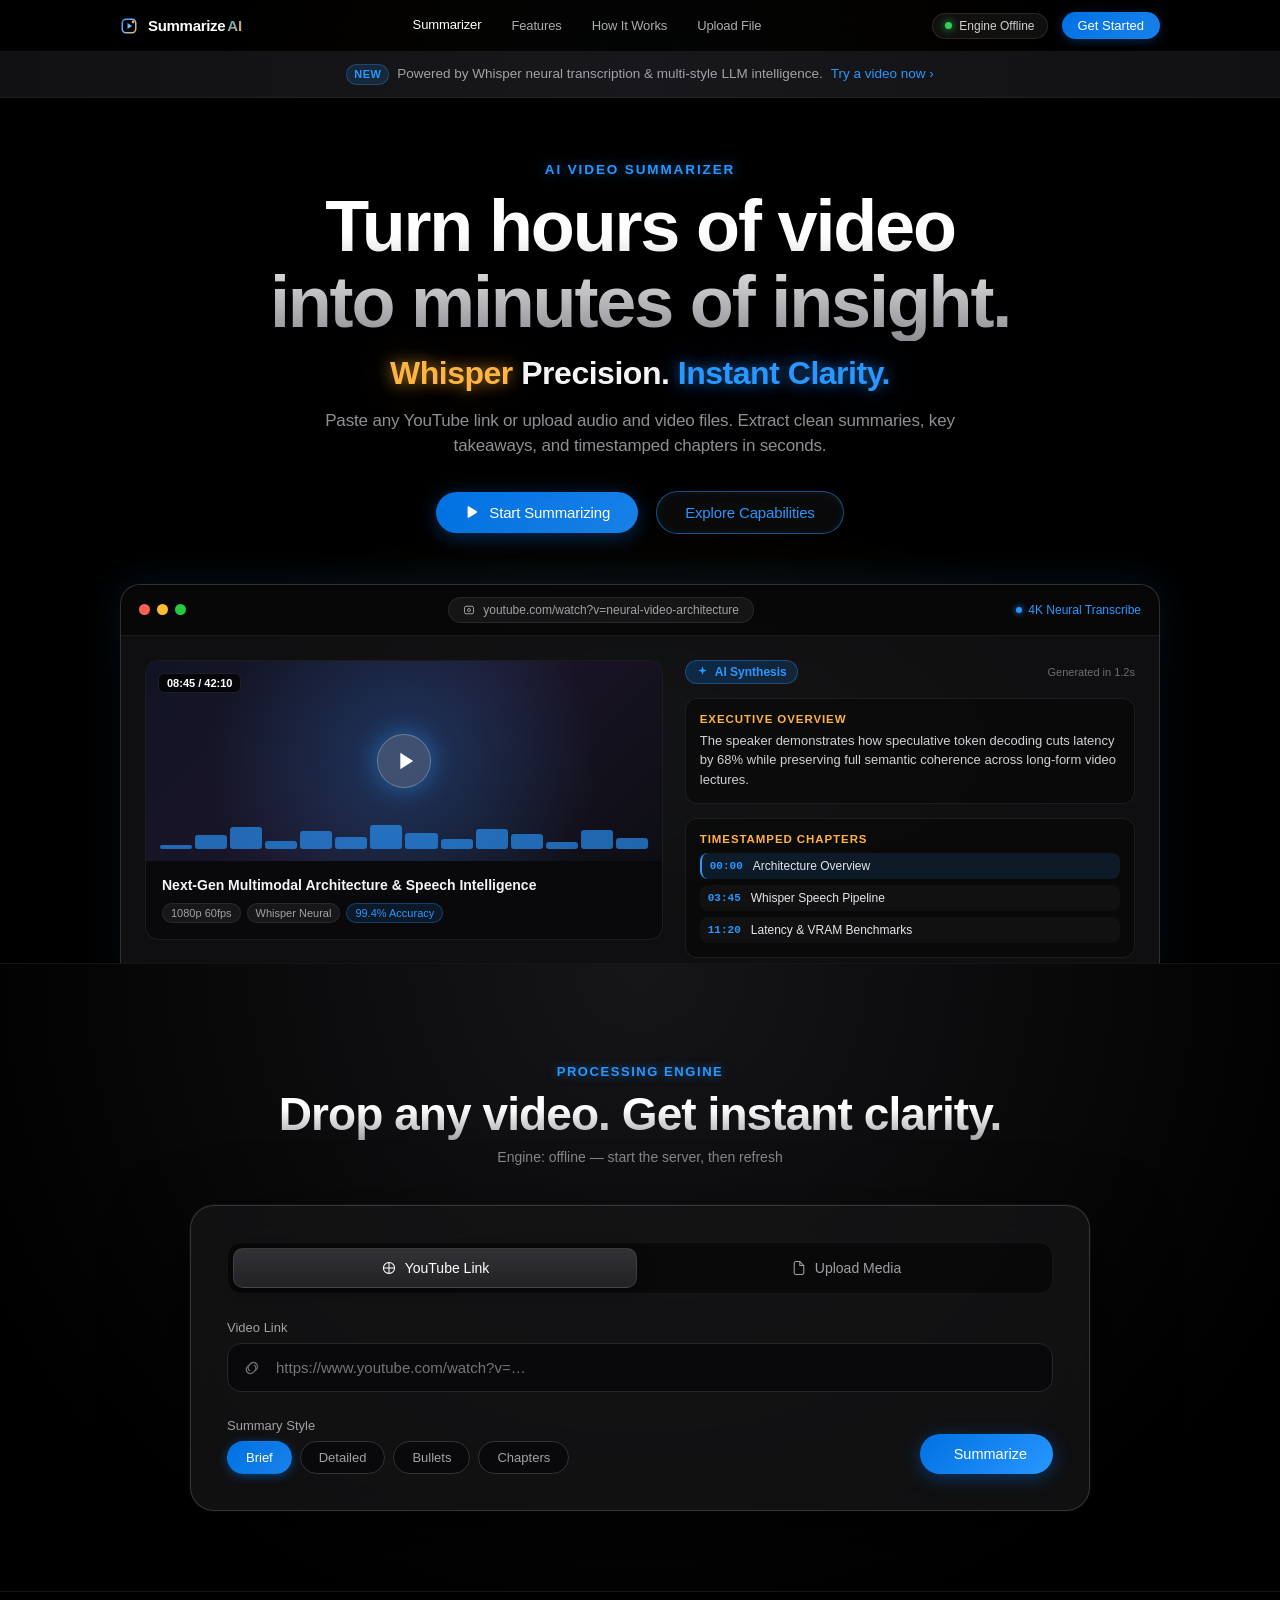
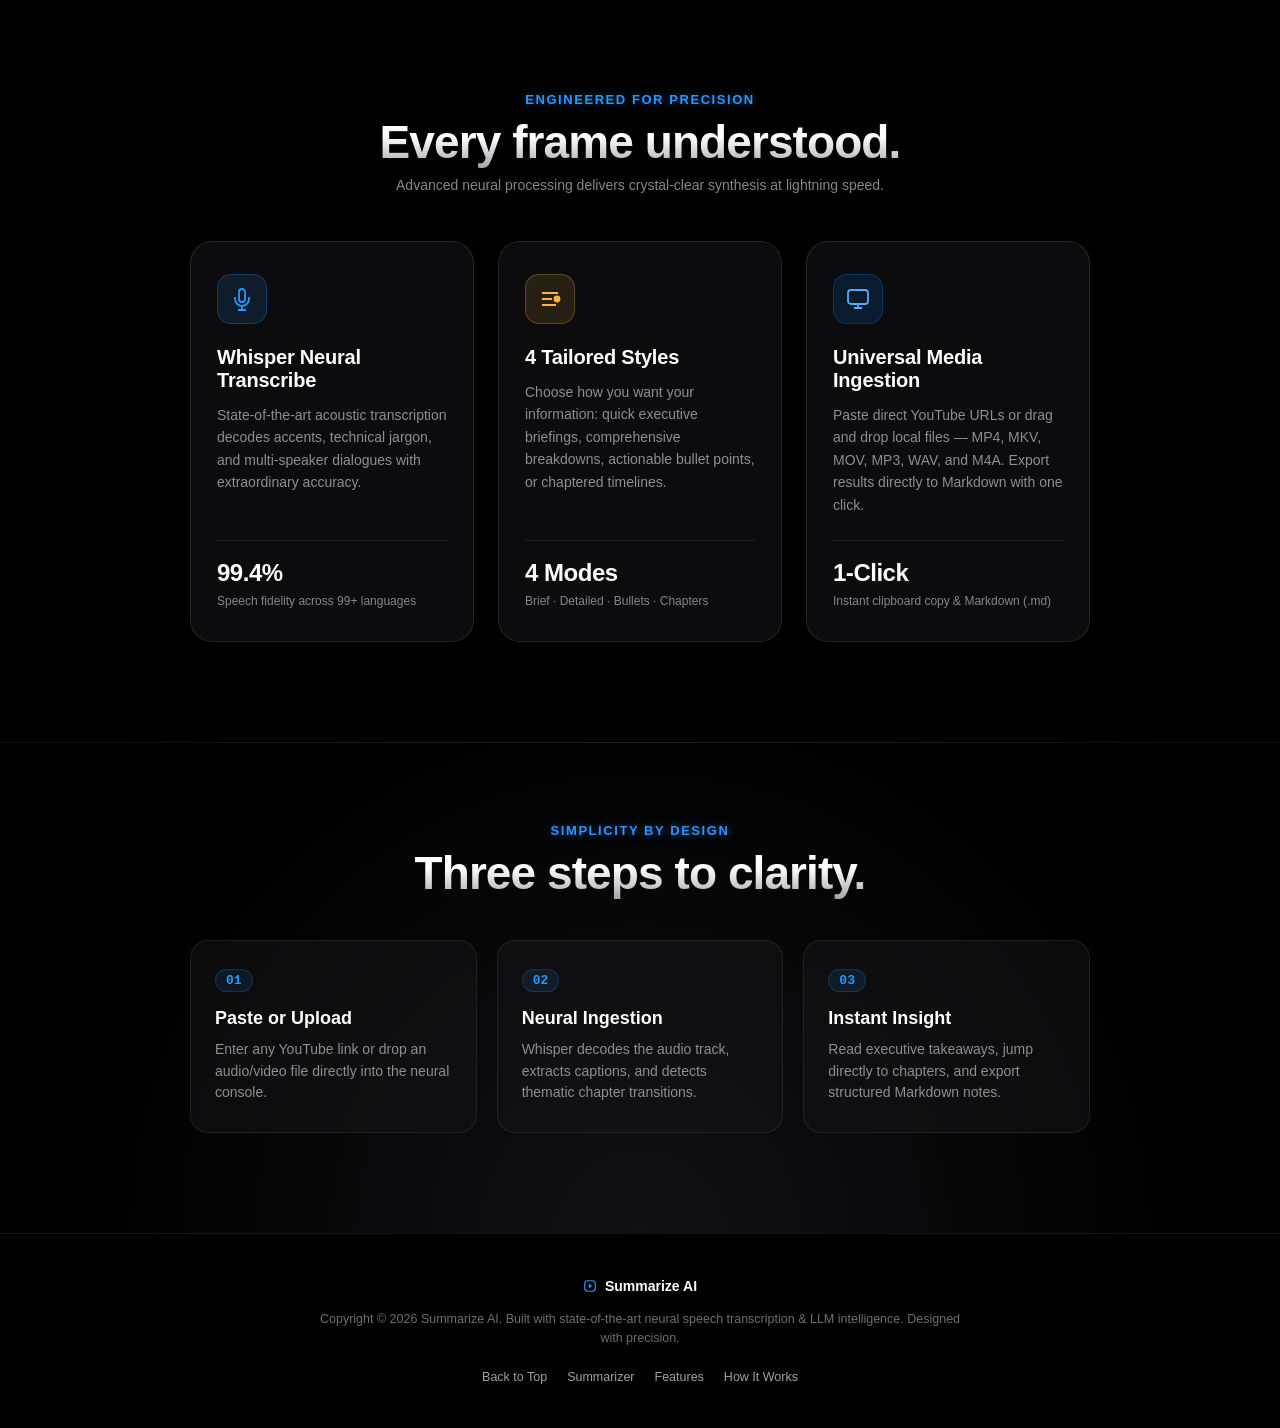
==== static/index.html @ e829c4db "Rebrand landing page from Apple hardware mockup to AI Video Summarizer Replace literal Apple brandin" ====
<!DOCTYPE html>
<html lang="en">
  <head>
    <meta charset="UTF-8" />
    <meta name="viewport" content="width=device-width, initial-scale=1.0" />
    <meta http-equiv="Cache-Control" content="no-cache, no-store, must-revalidate" />
    <meta http-equiv="Pragma" content="no-cache" />
    <meta http-equiv="Expires" content="0" />
    <title>Summarize AI — Mind-Blowing Video Intelligence</title>
    <link rel="stylesheet" href="/static/styles.css?t=v2_ai_video_final" />
  </head>
  <body>

    <!-- ─── 1. FROSTED GLASS NAVIGATION ─── -->
    <header class="brand-nav" id="nav">
      <div class="brand-nav-inner">
        <!-- AI Video Summarizer Brand Logo -->
        <a class="nav-brand" href="#hero" aria-label="Summarize AI">
          <span class="brand-symbol">
            <svg viewBox="0 0 24 24" width="18" height="18" fill="none">
              <defs>
                <linearGradient id="logoGrad" x1="2" y1="2" x2="22" y2="22" gradientUnits="userSpaceOnUse">
                  <stop stop-color="#2997ff" />
                  <stop offset="0.5" stop-color="#70baff" />
                  <stop offset="1" stop-color="#ffb340" />
                </linearGradient>
              </defs>
              <rect x="3" y="3" width="18" height="18" rx="5" stroke="url(#logoGrad)" stroke-width="2" />
              <polygon points="10,8 16,12 10,16" fill="url(#logoGrad)" />
              <circle cx="17.5" cy="6.5" r="1.8" fill="#ffb340" />
            </svg>
          </span>
          <span class="brand-text">Summarize<span class="brand-accent">AI</span></span>
        </a>

        <!-- Product Navigation Links -->
        <nav class="nav-links">
          <a href="#summarizer" class="active">Summarizer</a>
          <a href="#features">Features</a>
          <a href="#how-it-works">How It Works</a>
          <a href="#summarizer" id="navUploadLink">Upload File</a>
        </nav>

        <!-- Right Side Actions & Live Status -->
        <div class="nav-actions">
          <a href="#summarizer" class="nav-status-pill" title="Engine Status">
            <span class="pulse-indicator"></span>
            <span class="status-text" id="navStatusBadge">Engine Active</span>
          </a>
          <a href="#summarizer" class="nav-cta-btn">Get Started</a>
          <button class="nav-hamburger" id="navHamburger" aria-label="Toggle navigation">
            <span></span>
            <span></span>
            <span></span>
          </button>
        </div>
      </div>
    </header>

    <!-- ─── 2. ANNOUNCEMENT RIBBON ─── -->
    <div class="top-ribbon">
      <span class="ribbon-badge">NEW</span>
      Powered by Whisper neural transcription &amp; multi-style LLM intelligence.
      <a href="#summarizer">Try a video now &#8250;</a>
    </div>

    <!-- ─── 3. HERO SECTION (AI VIDEO SUMMARIZER) ─── -->
    <section class="brand-hero" id="hero">
      <div class="hero-content">
        <p class="hero-eyebrow">AI Video Summarizer</p>
        <h1 class="hero-title">Turn hours of video<br/>into minutes of insight.</h1>
        <p class="hero-subtitle">
          <span class="pro-gold">Whisper</span> Precision. <span class="xdr-blue">Instant Clarity.</span>
        </p>
        <p class="hero-date">
          Paste any YouTube link or upload audio and video files. Extract clean summaries, key takeaways, and timestamped chapters in seconds.
        </p>
        <div class="hero-buttons">
          <a href="#summarizer" class="btn-pill btn-blue">
            <svg viewBox="0 0 20 20" width="16" height="16" fill="currentColor">
              <path d="M6.3 3.1c-.8-.5-1.8.1-1.8 1.1v11.6c0 1 1 1.6 1.8 1.1l9.3-5.8c.8-.5.8-1.7 0-2.2L6.3 3.1z"/>
            </svg>
            Start Summarizing
          </a>
          <a href="#features" class="btn-pill btn-outline">Explore Capabilities</a>
        </div>
      </div>

      <!-- ─── HARDWARE & APP SHOWCASE MOCKUP ─── -->
      <div class="hero-image-wrap">
        <div class="showcase-frame">
          <div class="showcase-topbar">
            <div class="window-controls">
              <span class="control-dot dot-close"></span>
              <span class="control-dot dot-min"></span>
              <span class="control-dot dot-max"></span>
            </div>
            <div class="showcase-address">
              <svg viewBox="0 0 16 16" width="12" height="12" fill="none" stroke="currentColor" stroke-width="1.3">
                <rect x="2" y="3" width="12" height="10" rx="2"/>
                <circle cx="8" cy="8" r="2"/>
              </svg>
              <span>youtube.com/watch?v=neural-video-architecture</span>
            </div>
            <div class="showcase-status">
              <span class="pulse-dot"></span> 4K Neural Transcribe
            </div>
          </div>

          <div class="showcase-body">
            <!-- Left: Video Player Mockup -->
            <div class="showcase-left">
              <div class="showcase-video-preview">
                <div class="video-overlay">
                  <span class="video-badge">08:45 / 42:10</span>
                  <div class="video-play-center">
                    <svg viewBox="0 0 24 24" width="28" height="28" fill="currentColor">
                      <path d="M8 5v14l11-7z"/>
                    </svg>
                  </div>
                  <div class="video-waveform">
                    <span class="wave-bar"></span>
                    <span class="wave-bar"></span>
                    <span class="wave-bar"></span>
                    <span class="wave-bar"></span>
                    <span class="wave-bar"></span>
                    <span class="wave-bar"></span>
                    <span class="wave-bar"></span>
                    <span class="wave-bar"></span>
                    <span class="wave-bar"></span>
                    <span class="wave-bar"></span>
                    <span class="wave-bar"></span>
                    <span class="wave-bar"></span>
                    <span class="wave-bar"></span>
                    <span class="wave-bar"></span>
                  </div>
                </div>
                <div class="video-info">
                  <p class="video-title-demo">Next-Gen Multimodal Architecture &amp; Speech Intelligence</p>
                  <div class="video-tags">
                    <span class="vtag">1080p 60fps</span>
                    <span class="vtag">Whisper Neural</span>
                    <span class="vtag highlight">99.4% Accuracy</span>
                  </div>
                </div>
              </div>
            </div>

            <!-- Right: Live AI Summary Stream -->
            <div class="showcase-right">
              <div class="showcase-ai-header">
                <div class="ai-badge">
                  <svg viewBox="0 0 20 20" width="13" height="13" fill="currentColor">
                    <path d="M10 2l1.6 5 5 1.6-5 1.6-1.6 5-1.6-5-5-1.6 5-1.6 1.6-5z"/>
                  </svg>
                  AI Synthesis
                </div>
                <span class="ai-time">Generated in 1.2s</span>
              </div>

              <div class="showcase-insight">
                <h4 class="insight-headline">Executive Overview</h4>
                <p class="insight-p">
                  The speaker demonstrates how speculative token decoding cuts latency by 68% while preserving full semantic coherence across long-form video lectures.
                </p>
              </div>

              <div class="showcase-chapters">
                <h4 class="insight-headline">Timestamped Chapters</h4>
                <div class="demo-ch-list">
                  <div class="demo-ch-item active">
                    <span class="demo-ts">00:00</span>
                    <span class="demo-title">Architecture Overview</span>
                  </div>
                  <div class="demo-ch-item">
                    <span class="demo-ts">03:45</span>
                    <span class="demo-title">Whisper Speech Pipeline</span>
                  </div>
                  <div class="demo-ch-item">
                    <span class="demo-ts">11:20</span>
                    <span class="demo-title">Latency &amp; VRAM Benchmarks</span>
                  </div>
                </div>
              </div>
            </div>
          </div>
        </div>
      </div>
    </section>

    <!-- ─── 4. SUMMARIZER CONSOLE (DARK TITANIUM SLATE) ─── -->
    <section class="app-section" id="summarizer">
      <div class="section-inner">
        <div class="section-header">
          <p class="section-eyebrow">Processing Engine</p>
          <h2 class="section-headline">Drop any video. Get instant clarity.</h2>
          <p class="section-status" id="engineStatus">Checking engine…</p>
        </div>

        <div class="panel">
          <div class="tabs" role="tablist">
            <button class="tab active" data-tab="url" type="button">
              <svg viewBox="0 0 20 20" fill="none"><path d="M10 3a7 7 0 1 1 0 14A7 7 0 0 1 10 3zm0 0v14M3 10h14" stroke="currentColor" stroke-width="1.3" stroke-linecap="round"/></svg>
              YouTube Link
            </button>
            <button class="tab" data-tab="file" type="button">
              <svg viewBox="0 0 20 20" fill="none"><path d="M4 4a2 2 0 0 1 2-2h5l5 5v9a2 2 0 0 1-2 2H6a2 2 0 0 1-2-2V4z" stroke="currentColor" stroke-width="1.3"/><path d="M11 2v5h5" stroke="currentColor" stroke-width="1.3" stroke-linecap="round"/></svg>
              Upload Media
            </button>
          </div>

          <form id="urlForm" class="form">
            <label for="url">Video Link</label>
            <div class="input-wrap">
              <svg class="input-icon" viewBox="0 0 20 20" fill="none"><path d="M12.9 7.1a4.5 4.5 0 0 1 0 6.36l-1.42 1.42a4.5 4.5 0 1 1-6.36-6.36l1-1" stroke="currentColor" stroke-width="1.5" stroke-linecap="round"/><path d="M7.1 12.9a4.5 4.5 0 0 1 0-6.36l1.42-1.42a4.5 4.5 0 0 1 6.36 6.36l-1 1" stroke="currentColor" stroke-width="1.5" stroke-linecap="round"/></svg>
              <input
                id="url"
                name="url"
                type="text"
                inputmode="url"
                autocomplete="off"
                spellcheck="false"
                placeholder="https://www.youtube.com/watch?v=…"
                required
              />
            </div>
            <div class="row">
              <fieldset>
                <legend>Summary Style</legend>
                <label class="chip"><input type="radio" name="style" value="brief" checked /><span>Brief</span></label>
                <label class="chip"><input type="radio" name="style" value="detailed" /><span>Detailed</span></label>
                <label class="chip"><input type="radio" name="style" value="bullets" /><span>Bullets</span></label>
                <label class="chip"><input type="radio" name="style" value="chapters" /><span>Chapters</span></label>
              </fieldset>
              <button class="btn btn-primary go" type="submit">
                <svg viewBox="0 0 20 20" fill="none"><path d="M4 10h12M11 5l5 5-5 5" stroke="currentColor" stroke-width="1.8" stroke-linecap="round" stroke-linejoin="round"/></svg>
                Summarize
              </button>
            </div>
          </form>

          <form id="fileForm" class="form hidden">
            <label for="file">Video or Audio File</label>
            <label class="drop" for="file" id="dropZone">
              <input id="file" name="file" type="file" accept="video/*,audio/*" required />
              <div class="drop-inner">
                <svg class="drop-icon" viewBox="0 0 48 48" fill="none"><path d="M24 32V16M16 24l8-8 8 8" stroke="currentColor" stroke-width="2.5" stroke-linecap="round" stroke-linejoin="round"/><path d="M8 32v4a4 4 0 0 0 4 4h24a4 4 0 0 0 4-4v-4" stroke="currentColor" stroke-width="2" stroke-linecap="round"/></svg>
                <span class="drop-title" id="fileLabel">Choose a file or drag &amp; drop</span>
                <span class="hint">MP4, MKV, MOV, MP3, WAV, M4A</span>
              </div>
            </label>
            <div class="row">
              <fieldset>
                <legend>Summary Style</legend>
                <label class="chip"><input type="radio" name="fileStyle" value="brief" checked /><span>Brief</span></label>
                <label class="chip"><input type="radio" name="fileStyle" value="detailed" /><span>Detailed</span></label>
                <label class="chip"><input type="radio" name="fileStyle" value="bullets" /><span>Bullets</span></label>
                <label class="chip"><input type="radio" name="fileStyle" value="chapters" /><span>Chapters</span></label>
              </fieldset>
              <button class="btn btn-primary go" type="submit">
                <svg viewBox="0 0 20 20" fill="none"><path d="M4 10h12M11 5l5 5-5 5" stroke="currentColor" stroke-width="1.8" stroke-linecap="round" stroke-linejoin="round"/></svg>
                Summarize
              </button>
            </div>
          </form>
        </div>

        <!-- Progress bar and alerts -->
        <div class="progress-wrap hidden" id="progressWrap">
          <div class="progress-bar"><div class="progress-fill" id="progressFill"></div></div>
          <p class="progress" id="progress" aria-live="polite"></p>
        </div>
        <p class="error hidden" id="error"></p>

        <!-- Results section -->
        <section class="result hidden" id="result">
          <div class="result-header">
            <img id="thumb" alt="" hidden />
            <div class="result-meta">
              <h2 id="title"></h2>
              <p class="sub" id="sub"></p>
            </div>
          </div>
          <div class="actions">
            <button type="button" id="copyBtn" class="btn btn-sm">
              <svg viewBox="0 0 20 20" fill="none"><path d="M8 4H5a1 1 0 0 0-1 1v10a1 1 0 0 0 1 1h10a1 1 0 0 0 1-1v-3M8 4a1 1 0 0 1 1-1h6a1 1 0 0 1 1 1v6a1 1 0 0 1-1 1H9a1 1 0 0 1-1-1V4z" stroke="currentColor" stroke-width="1.5"/></svg>
              Copy Summary
            </button>
            <button type="button" class="btn btn-sm btn-ghost" id="downloadBtn">
              <svg viewBox="0 0 20 20" fill="none"><path d="M17 13v3a1 1 0 0 1-1 1H4a1 1 0 0 1-1-1v-3M10 3v9M6 9l4 4 4-4" stroke="currentColor" stroke-width="1.5" stroke-linecap="round" stroke-linejoin="round"/></svg>
              Download .md
            </button>
          </div>
          <div class="result-body">
            <div class="result-section">
              <h3 class="result-label">Overview</h3>
              <p id="overview"></p>
            </div>
            <div class="result-section">
              <h3 class="result-label">Key Points</h3>
              <ul id="bullets"></ul>
            </div>
            <div id="chaptersWrap" class="result-section hidden">
              <h3 class="result-label">Chapters</h3>
              <ol id="chapters"></ol>
            </div>
            <div id="quotesWrap" class="result-section hidden">
              <h3 class="result-label">Quotes</h3>
              <ul id="quotes"></ul>
            </div>
            <details class="transcript-details">
              <summary>Full Transcript</summary>
              <pre id="transcript"></pre>
            </details>
          </div>
        </section>
      </div>
    </section>

    <!-- ─── 5. BENTO FEATURES SECTION ─── -->
    <section class="features-section" id="features">
      <div class="section-inner">
        <div class="section-header">
          <p class="section-eyebrow">Engineered for Precision</p>
          <h2 class="section-headline">Every frame understood.</h2>
          <p class="section-status">Advanced neural processing delivers crystal-clear synthesis at lightning speed.</p>
        </div>

        <div class="bento-grid">
          <!-- Card 1 -->
          <div class="bento-card card-glow-cyan">
            <div class="bento-icon-wrap icon-cyan">
              <svg viewBox="0 0 24 24" width="24" height="24" fill="none" stroke="currentColor" stroke-width="1.8">
                <path d="M12 2a3 3 0 0 0-3 3v7a3 3 0 0 0 6 0V5a3 3 0 0 0-3-3z"/>
                <path d="M19 10v2a7 7 0 0 1-14 0v-2M12 19v4M8 23h8"/>
              </svg>
            </div>
            <h3 class="bento-title">Whisper Neural Transcribe</h3>
            <p class="bento-desc">
              State-of-the-art acoustic transcription decodes accents, technical jargon, and multi-speaker dialogues with extraordinary accuracy.
            </p>
            <div class="bento-metric">
              <span class="metric-num">99.4%</span>
              <span class="metric-label">Speech fidelity across 99+ languages</span>
            </div>
          </div>

          <!-- Card 2 -->
          <div class="bento-card card-glow-gold">
            <div class="bento-icon-wrap icon-gold">
              <svg viewBox="0 0 24 24" width="24" height="24" fill="none" stroke="currentColor" stroke-width="1.8">
                <path d="M4 6h16M4 12h10M4 18h14"/>
                <circle cx="19" cy="12" r="2.5" fill="currentColor"/>
              </svg>
            </div>
            <h3 class="bento-title">4 Tailored Styles</h3>
            <p class="bento-desc">
              Choose how you want your information: quick executive briefings, comprehensive breakdowns, actionable bullet points, or chaptered timelines.
            </p>
            <div class="bento-metric">
              <span class="metric-num">4 Modes</span>
              <span class="metric-label">Brief · Detailed · Bullets · Chapters</span>
            </div>
          </div>

          <!-- Card 3 -->
          <div class="bento-card card-glow-blue">
            <div class="bento-icon-wrap icon-blue">
              <svg viewBox="0 0 24 24" width="24" height="24" fill="none" stroke="currentColor" stroke-width="1.8">
                <rect x="2" y="3" width="20" height="14" rx="3"/>
                <path d="M8 21h8M12 17v4"/>
              </svg>
            </div>
            <h3 class="bento-title">Universal Media Ingestion</h3>
            <p class="bento-desc">
              Paste direct YouTube URLs or drag and drop local files — MP4, MKV, MOV, MP3, WAV, and M4A. Export results directly to Markdown with one click.
            </p>
            <div class="bento-metric">
              <span class="metric-num">1-Click</span>
              <span class="metric-label">Instant clipboard copy &amp; Markdown (.md)</span>
            </div>
          </div>
        </div>
      </div>
    </section>

    <!-- ─── 6. HOW IT WORKS SECTION ─── -->
    <section class="how-section" id="how-it-works">
      <div class="section-inner">
        <div class="section-header">
          <p class="section-eyebrow">Simplicity by Design</p>
          <h2 class="section-headline">Three steps to clarity.</h2>
        </div>

        <div class="steps-grid">
          <div class="step-card">
            <span class="step-badge">01</span>
            <h4 class="step-title">Paste or Upload</h4>
            <p class="step-desc">Enter any YouTube link or drop an audio/video file directly into the neural console.</p>
          </div>
          <div class="step-card">
            <span class="step-badge">02</span>
            <h4 class="step-title">Neural Ingestion</h4>
            <p class="step-desc">Whisper decodes the audio track, extracts captions, and detects thematic chapter transitions.</p>
          </div>
          <div class="step-card">
            <span class="step-badge">03</span>
            <h4 class="step-title">Instant Insight</h4>
            <p class="step-desc">Read executive takeaways, jump directly to chapters, and export structured Markdown notes.</p>
          </div>
        </div>
      </div>
    </section>

    <!-- ─── 7. REFINED FOOTER ─── -->
    <footer class="footer">
      <div class="footer-inner">
        <div class="footer-brand">
          <span class="brand-symbol sm">
            <svg viewBox="0 0 24 24" width="14" height="14" fill="none">
              <rect x="3" y="3" width="18" height="18" rx="5" stroke="#2997ff" stroke-width="2" />
              <polygon points="10,8 16,12 10,16" fill="#2997ff" />
            </svg>
          </span>
          <span class="footer-title">Summarize AI</span>
        </div>
        <p class="footer-note">
          Copyright &copy; 2026 Summarize AI. Built with state-of-the-art neural speech transcription &amp; LLM intelligence. Designed with precision.
        </p>
        <div class="footer-links">
          <a href="#hero">Back to Top</a>
          <a href="#summarizer">Summarizer</a>
          <a href="#features">Features</a>
          <a href="#how-it-works">How It Works</a>
        </div>
      </div>
    </footer>

    <script src="/static/app.js?t=v2_ai_video_final"></script>
    <script>
      // Quick shortcut helper for Upload button in nav
      const uploadNav = document.getElementById("navUploadLink");
      if (uploadNav) {
        uploadNav.addEventListener("click", (e) => {
          e.preventDefault();
          const fileTab = document.querySelector('[data-tab="file"]');
          if (fileTab) fileTab.click();
          const sumSec = document.getElementById("summarizer");
          if (sumSec) sumSec.scrollIntoView({ behavior: "smooth" });
        });
      }
    </script>
  </body>
</html>
---- static/styles.css ----
/* ─────────────────────────────────────────────────────────────
   SUMMARIZE AI — APPLE-INSPIRED DESIGN SYSTEM
   Deep OLED Black (#000), Apple SF Typography, Metallic Gradients,
   Dynamic Glassmorphism, and Radiant Neon Backlight
   ───────────────────────────────────────────────────────────── */

:root {
  --apple-bg: #000000;
  --apple-nav: rgba(15, 15, 16, 0.82);
  --apple-ribbon: #141416;
  --apple-text: #f5f5f7;
  --apple-sub: #86868b;
  --apple-blue: #0071e3;
  --apple-blue-hover: #0077ed;
  --apple-cyan: #2997ff;
  --apple-gold: #ffb340;
  --apple-card: rgba(22, 22, 23, 0.75);
  --apple-border: rgba(255, 255, 255, 0.12);
  --font-apple: -apple-system, BlinkMacSystemFont, "SF Pro Display", "SF Pro Text", "Helvetica Neue", Helvetica, Arial, sans-serif;
  --font-mono: "SF Mono", Menlo, Consolas, Monaco, monospace;
}

*, *::before, *::after {
  box-sizing: border-box;
  margin: 0;
  padding: 0;
}

html {
  background: var(--apple-bg);
  color: var(--apple-text);
  font-family: var(--font-apple);
  -webkit-font-smoothing: antialiased;
  scroll-behavior: smooth;
}

body {
  background: var(--apple-bg);
  overflow-x: hidden;
  position: relative;
}

/* Dynamic Ambient Glow Behind Background */
body::before {
  content: "";
  position: fixed;
  top: -200px;
  left: 50%;
  transform: translateX(-50%);
  width: 960px;
  height: 650px;
  background: radial-gradient(ellipse at center, rgba(41, 151, 255, 0.14) 0%, rgba(255, 179, 64, 0.07) 40%, transparent 70%);
  filter: blur(90px);
  pointer-events: none;
  z-index: 0;
  animation: ambientFloat 8s ease-in-out infinite alternate;
}

@keyframes ambientFloat {
  0% { transform: translateX(-50%) scale(0.95) translateY(0); opacity: 0.6; }
  100% { transform: translateX(-50%) scale(1.1) translateY(40px); opacity: 1; }
}

a {
  color: inherit;
  text-decoration: none;
}

button {
  font: inherit;
  border: none;
  background: none;
  cursor: pointer;
}

.hidden {
  display: none !important;
}

/* ═══════════════════════════════════════════════════════════════
   1. GLOBAL NAVIGATION
   ═══════════════════════════════════════════════════════════════ */
.brand-nav {
  position: sticky;
  top: 0;
  z-index: 9999;
  height: 52px;
  background: var(--apple-nav);
  backdrop-filter: saturate(180%) blur(24px);
  -webkit-backdrop-filter: saturate(180%) blur(24px);
  border-bottom: 1px solid rgba(255, 255, 255, 0.08);
  transition: background 0.3s ease;
}

.brand-nav-inner {
  max-width: 1080px;
  height: 100%;
  margin: 0 auto;
  padding: 0 20px;
  display: flex;
  align-items: center;
  justify-content: space-between;
}

/* Brand Identity */
.nav-brand {
  display: flex;
  align-items: center;
  gap: 10px;
  transition: opacity 0.25s, transform 0.25s;
}

.nav-brand:hover {
  transform: scale(1.03);
}

.brand-symbol {
  display: flex;
  align-items: center;
  justify-content: center;
}

.brand-text {
  font-size: 15px;
  font-weight: 600;
  letter-spacing: -0.02em;
  color: #ffffff;
}

.brand-accent {
  background: linear-gradient(135deg, #2997ff, #ffb340);
  -webkit-background-clip: text;
  -webkit-text-fill-color: transparent;
  font-weight: 700;
  margin-left: 2px;
}

/* Navigation Links */
.nav-links {
  display: flex;
  align-items: center;
  gap: 30px;
}

.nav-links a {
  font-size: 13px;
  font-weight: 400;
  letter-spacing: -0.01em;
  color: #d6d6d6;
  opacity: 0.8;
  transition: opacity 0.2s, color 0.2s, transform 0.2s;
}

.nav-links a:hover,
.nav-links a.active {
  opacity: 1;
  color: #ffffff;
  transform: translateY(-1px);
}

/* Nav Actions */
.nav-actions {
  display: flex;
  align-items: center;
  gap: 14px;
}

.nav-status-pill {
  display: inline-flex;
  align-items: center;
  gap: 7px;
  padding: 5px 12px;
  border-radius: 980px;
  background: rgba(255, 255, 255, 0.06);
  border: 1px solid rgba(255, 255, 255, 0.1);
  font-size: 12px;
  color: #d1d1d6;
  transition: all 0.25s;
}

.pulse-indicator {
  width: 7px;
  height: 7px;
  border-radius: 50%;
  background: #30d158;
  box-shadow: 0 0 8px #30d158;
  animation: pulseGreen 2s infinite;
}

@keyframes pulseGreen {
  0%, 100% { transform: scale(1); opacity: 1; }
  50% { transform: scale(1.3); opacity: 0.6; }
}

.nav-cta-btn {
  display: inline-flex;
  align-items: center;
  padding: 6px 16px;
  border-radius: 980px;
  font-size: 13px;
  font-weight: 500;
  background: linear-gradient(135deg, #0071e3 0%, #1982ea 100%);
  color: #ffffff;
  box-shadow: 0 2px 10px rgba(0, 113, 227, 0.35);
  transition: all 0.25s ease;
}

.nav-cta-btn:hover {
  background: linear-gradient(135deg, #0077ed 0%, #2997ff 100%);
  box-shadow: 0 4px 16px rgba(41, 151, 255, 0.6);
  transform: translateY(-1px);
}

.nav-hamburger {
  display: none;
  flex-direction: column;
  justify-content: center;
  gap: 4px;
  width: 28px;
  height: 28px;
  cursor: pointer;
}

.nav-hamburger span {
  display: block;
  height: 1.5px;
  background: #d6d6d6;
  border-radius: 2px;
  transition: all 0.3s;
}

/* ═══════════════════════════════════════════════════════════════
   2. ANNOUNCEMENT TOP RIBBON
   ═══════════════════════════════════════════════════════════════ */
.top-ribbon {
  background: linear-gradient(90deg, #111113, #18181c, #111113);
  color: #a1a1a6;
  text-align: center;
  font-size: 13.5px;
  padding: 12px 16px;
  line-height: 1.4;
  border-bottom: 1px solid rgba(255, 255, 255, 0.06);
  position: relative;
  z-index: 10;
  display: flex;
  align-items: center;
  justify-content: center;
  gap: 8px;
  flex-wrap: wrap;
}

.ribbon-badge {
  display: inline-block;
  padding: 2px 7px;
  border-radius: 980px;
  background: rgba(41, 151, 255, 0.15);
  border: 1px solid rgba(41, 151, 255, 0.3);
  color: var(--apple-cyan);
  font-size: 11px;
  font-weight: 700;
  letter-spacing: 0.04em;
}

.top-ribbon a {
  color: var(--apple-cyan);
  font-weight: 500;
  transition: color 0.2s, text-shadow 0.2s;
}

.top-ribbon a:hover {
  color: #70baff;
  text-shadow: 0 0 12px rgba(41, 151, 255, 0.6);
  text-decoration: underline;
}

/* ═══════════════════════════════════════════════════════════════
   3. HERO SECTION
   ═══════════════════════════════════════════════════════════════ */
.brand-hero {
  background: #000000;
  text-align: center;
  padding-top: 64px;
  position: relative;
  overflow: hidden;
  z-index: 2;
}

.hero-content {
  max-width: 860px;
  margin: 0 auto;
  padding: 0 20px;
}

.hero-eyebrow {
  font-size: 13.5px;
  font-weight: 700;
  text-transform: uppercase;
  letter-spacing: 0.14em;
  color: var(--apple-cyan);
  text-shadow: 0 0 12px rgba(41, 151, 255, 0.6);
  margin-bottom: 12px;
}

/* Titanium Metallic Gradient Title */
.hero-title {
  font-size: clamp(44px, 6.2vw, 72px);
  font-weight: 700;
  letter-spacing: -0.03em;
  line-height: 1.05;
  margin-bottom: 14px;
  background: linear-gradient(180deg, #ffffff 30%, #8e8e93 100%);
  -webkit-background-clip: text;
  -webkit-text-fill-color: transparent;
  animation: titleGlow 4s ease-in-out infinite alternate;
}

@keyframes titleGlow {
  0% { filter: drop-shadow(0 0 0px rgba(255, 255, 255, 0)); }
  100% { filter: drop-shadow(0 0 35px rgba(255, 255, 255, 0.3)); }
}

.hero-subtitle {
  font-size: clamp(22px, 3.2vw, 32px);
  font-weight: 600;
  letter-spacing: -0.015em;
  margin-bottom: 16px;
}

/* Glowing Neon Gold */
.pro-gold {
  color: var(--apple-gold);
  font-weight: 800;
  text-shadow: 0 0 15px rgba(255, 179, 64, 0.65), 0 0 35px rgba(255, 179, 64, 0.3);
  animation: goldPulse 3s ease-in-out infinite alternate;
}

@keyframes goldPulse {
  0% { text-shadow: 0 0 10px rgba(255, 179, 64, 0.4); }
  100% { text-shadow: 0 0 25px rgba(255, 179, 64, 0.9), 0 0 50px rgba(255, 179, 64, 0.4); }
}

/* Radiant Cyan */
.xdr-blue {
  color: var(--apple-cyan);
  font-weight: 700;
  text-shadow: 0 0 15px rgba(41, 151, 255, 0.7), 0 0 40px rgba(41, 151, 255, 0.35);
  animation: cyanPulse 3s ease-in-out infinite alternate;
}

@keyframes cyanPulse {
  0% { text-shadow: 0 0 10px rgba(41, 151, 255, 0.4); }
  100% { text-shadow: 0 0 25px rgba(41, 151, 255, 0.9), 0 0 55px rgba(41, 151, 255, 0.5); }
}

.hero-date {
  font-size: 17px;
  line-height: 1.5;
  color: #8e8e93;
  font-weight: 400;
  max-width: 660px;
  margin: 0 auto 32px;
  letter-spacing: -0.01em;
}

.hero-buttons {
  display: flex;
  align-items: center;
  justify-content: center;
  gap: 18px;
  margin-bottom: 50px;
}

.btn-pill {
  display: inline-flex;
  align-items: center;
  justify-content: center;
  gap: 9px;
  padding: 12px 28px;
  border-radius: 980px;
  font-size: 15px;
  font-weight: 500;
  letter-spacing: -0.01em;
  transition: all 0.3s cubic-bezier(0.16, 1, 0.3, 1);
  position: relative;
  overflow: hidden;
}

/* Glowing Pulsing Blue Button */
.btn-blue {
  background: linear-gradient(135deg, #0071e3 0%, #1982ea 100%);
  color: #ffffff;
  box-shadow: 0 4px 20px rgba(0, 113, 227, 0.4);
}

.btn-blue:hover {
  background: linear-gradient(135deg, #0077ed 0%, #2997ff 100%);
  box-shadow: 0 6px 30px rgba(41, 151, 255, 0.7);
  transform: translateY(-2px) scale(1.02);
}

/* Neon Outline Button */
.btn-outline {
  background: rgba(255, 255, 255, 0.04);
  color: var(--apple-cyan);
  border: 1.5px solid rgba(41, 151, 255, 0.5);
  box-shadow: inset 0 0 10px rgba(41, 151, 255, 0.1);
}

.btn-outline:hover {
  background: rgba(41, 151, 255, 0.15);
  border-color: var(--apple-cyan);
  box-shadow: 0 0 25px rgba(41, 151, 255, 0.5), inset 0 0 15px rgba(41, 151, 255, 0.25);
  transform: translateY(-2px) scale(1.02);
}

/* ═══════════════════════════════════════════════════════════════
   APPLE-STYLE AI SHOWCASE MOCKUP (REPLACING APPLE MACBOOK)
   ═══════════════════════════════════════════════════════════════ */
.hero-image-wrap {
  width: 100%;
  max-width: 1080px;
  margin: 0 auto -20px;
  padding: 0 20px;
  position: relative;
  display: flex;
  justify-content: center;
}

/* Radiant Backlight Aura pulsating behind the showcase */
.hero-image-wrap::before {
  content: "";
  position: absolute;
  top: 10%;
  width: 82%;
  height: 60%;
  background: radial-gradient(ellipse at 50% 50%, rgba(41, 151, 255, 0.42) 0%, rgba(255, 179, 64, 0.2) 45%, transparent 75%);
  filter: blur(70px);
  z-index: 1;
  pointer-events: none;
  animation: auraBreath 5s ease-in-out infinite alternate;
}

@keyframes auraBreath {
  0% { transform: scale(0.94); opacity: 0.55; filter: blur(55px); }
  100% { transform: scale(1.05); opacity: 0.95; filter: blur(80px); }
}

/* The Glass Hardware Frame */
.showcase-frame {
  position: relative;
  z-index: 2;
  width: 100%;
  background: rgba(18, 18, 20, 0.88);
  backdrop-filter: blur(30px);
  -webkit-backdrop-filter: blur(30px);
  border: 1px solid rgba(255, 255, 255, 0.14);
  border-radius: 20px;
  box-shadow: 0 35px 90px rgba(0, 0, 0, 0.95), 0 0 40px rgba(41, 151, 255, 0.15);
  overflow: hidden;
  text-align: left;
  animation: floatMockup 6s ease-in-out infinite alternate;
}

@keyframes floatMockup {
  0% { transform: translateY(0px); }
  100% { transform: translateY(-7px); }
}

/* Window Chrome Topbar */
.showcase-topbar {
  display: flex;
  align-items: center;
  justify-content: space-between;
  padding: 12px 18px;
  background: rgba(0, 0, 0, 0.5);
  border-bottom: 1px solid rgba(255, 255, 255, 0.08);
}

.window-controls {
  display: flex;
  align-items: center;
  gap: 7px;
}

.control-dot {
  width: 11px;
  height: 11px;
  border-radius: 50%;
}

.dot-close { background: #ff5f56; }
.dot-min   { background: #ffbd2e; }
.dot-max   { background: #27c93f; }

.showcase-address {
  display: flex;
  align-items: center;
  gap: 8px;
  background: rgba(255, 255, 255, 0.06);
  border: 1px solid rgba(255, 255, 255, 0.08);
  padding: 5px 14px;
  border-radius: 980px;
  font-size: 12px;
  color: #a1a1a6;
  max-width: 380px;
}

.showcase-status {
  display: flex;
  align-items: center;
  gap: 6px;
  font-size: 12px;
  color: var(--apple-cyan);
  font-weight: 500;
}

.pulse-dot {
  width: 6px;
  height: 6px;
  border-radius: 50%;
  background: var(--apple-cyan);
  box-shadow: 0 0 6px var(--apple-cyan);
  animation: pulseCyan 1.8s infinite;
}

@keyframes pulseCyan {
  0%, 100% { opacity: 1; }
  50% { opacity: 0.4; }
}

/* Showcase Body */
.showcase-body {
  display: grid;
  grid-template-columns: 1.15fr 1fr;
  gap: 22px;
  padding: 24px;
}

/* Left: Video Player Mockup */
.showcase-video-preview {
  background: #09090b;
  border: 1px solid rgba(255, 255, 255, 0.08);
  border-radius: 14px;
  overflow: hidden;
  display: flex;
  flex-direction: column;
}

.video-overlay {
  position: relative;
  height: 200px;
  background: linear-gradient(135deg, #111424 0%, #1c1529 50%, #0d0e14 100%);
  display: flex;
  align-items: center;
  justify-content: center;
  overflow: hidden;
}

.video-overlay::before {
  content: "";
  position: absolute;
  inset: 0;
  background: radial-gradient(circle at center, rgba(41, 151, 255, 0.25) 0%, transparent 70%);
}

.video-badge {
  position: absolute;
  top: 12px;
  left: 12px;
  padding: 3px 8px;
  border-radius: 6px;
  background: rgba(0, 0, 0, 0.7);
  backdrop-filter: blur(8px);
  font-size: 11px;
  font-weight: 600;
  color: #ffffff;
  border: 1px solid rgba(255, 255, 255, 0.1);
  z-index: 2;
}

.video-play-center {
  width: 54px;
  height: 54px;
  border-radius: 50%;
  background: rgba(255, 255, 255, 0.15);
  backdrop-filter: blur(12px);
  border: 1px solid rgba(255, 255, 255, 0.25);
  display: flex;
  align-items: center;
  justify-content: center;
  color: #ffffff;
  box-shadow: 0 0 25px rgba(41, 151, 255, 0.5);
  z-index: 2;
  transition: transform 0.2s;
}

.video-play-center svg {
  margin-left: 3px;
}

/* Sound Waveform Visualizer */
.video-waveform {
  position: absolute;
  bottom: 12px;
  left: 14px;
  right: 14px;
  height: 24px;
  display: flex;
  align-items: flex-end;
  gap: 3px;
  z-index: 2;
}

.wave-bar {
  flex: 1;
  background: rgba(41, 151, 255, 0.65);
  border-radius: 3px;
  min-height: 4px;
  animation: waveAnim 1.2s ease-in-out infinite alternate;
}

.wave-bar:nth-child(2)  { animation-delay: 0.1s; height: 14px; }
.wave-bar:nth-child(3)  { animation-delay: 0.25s; height: 22px; }
.wave-bar:nth-child(4)  { animation-delay: 0.15s; height: 8px; }
.wave-bar:nth-child(5)  { animation-delay: 0.35s; height: 18px; }
.wave-bar:nth-child(6)  { animation-delay: 0.05s; height: 12px; }
.wave-bar:nth-child(7)  { animation-delay: 0.4s; height: 24px; }
.wave-bar:nth-child(8)  { animation-delay: 0.2s; height: 16px; }
.wave-bar:nth-child(9)  { animation-delay: 0.3s; height: 10px; }
.wave-bar:nth-child(10) { animation-delay: 0.15s; height: 20px; }
.wave-bar:nth-child(11) { animation-delay: 0.25s; height: 15px; }
.wave-bar:nth-child(12) { animation-delay: 0.05s; height: 7px; }
.wave-bar:nth-child(13) { animation-delay: 0.3s; height: 19px; }
.wave-bar:nth-child(14) { animation-delay: 0.1s; height: 11px; }

@keyframes waveAnim {
  0% { transform: scaleY(0.4); opacity: 0.5; }
  100% { transform: scaleY(1); opacity: 1; }
}

.video-info {
  padding: 16px;
}

.video-title-demo {
  font-size: 14px;
  font-weight: 600;
  color: #f5f5f7;
  margin-bottom: 10px;
}

.video-tags {
  display: flex;
  gap: 6px;
  flex-wrap: wrap;
}

.vtag {
  font-size: 11px;
  padding: 3px 8px;
  border-radius: 980px;
  background: rgba(255, 255, 255, 0.06);
  border: 1px solid rgba(255, 255, 255, 0.08);
  color: #a1a1a6;
}

.vtag.highlight {
  background: rgba(41, 151, 255, 0.12);
  border-color: rgba(41, 151, 255, 0.3);
  color: var(--apple-cyan);
}

/* Right: Live AI Summary Stream */
.showcase-right {
  display: flex;
  flex-direction: column;
  gap: 14px;
}

.showcase-ai-header {
  display: flex;
  align-items: center;
  justify-content: space-between;
}

.ai-badge {
  display: inline-flex;
  align-items: center;
  gap: 6px;
  padding: 4px 10px;
  border-radius: 980px;
  background: linear-gradient(135deg, rgba(0, 113, 227, 0.25), rgba(41, 151, 255, 0.15));
  border: 1px solid rgba(41, 151, 255, 0.35);
  font-size: 12px;
  font-weight: 600;
  color: var(--apple-cyan);
}

.ai-time {
  font-size: 11px;
  color: #6e6e73;
}

.showcase-insight {
  background: rgba(0, 0, 0, 0.4);
  border: 1px solid rgba(255, 255, 255, 0.08);
  border-radius: 12px;
  padding: 14px;
}

.insight-headline {
  font-size: 11.5px;
  font-weight: 700;
  text-transform: uppercase;
  letter-spacing: 0.08em;
  color: var(--apple-gold);
  margin-bottom: 6px;
}

.insight-p {
  font-size: 13px;
  line-height: 1.5;
  color: #d1d1d6;
}

.showcase-chapters {
  background: rgba(0, 0, 0, 0.4);
  border: 1px solid rgba(255, 255, 255, 0.08);
  border-radius: 12px;
  padding: 14px;
}

.demo-ch-list {
  display: flex;
  flex-direction: column;
  gap: 6px;
  margin-top: 8px;
}

.demo-ch-item {
  display: flex;
  align-items: center;
  gap: 10px;
  padding: 6px 8px;
  border-radius: 8px;
  font-size: 12px;
  background: rgba(255, 255, 255, 0.03);
  transition: background 0.2s;
}

.demo-ch-item.active {
  background: rgba(41, 151, 255, 0.12);
  border-left: 2.5px solid var(--apple-cyan);
}

.demo-ts {
  font-family: var(--font-mono);
  font-size: 11px;
  color: var(--apple-cyan);
  font-weight: 600;
}

.demo-title {
  color: #e5e5ea;
}

/* ═══════════════════════════════════════════════════════════════
   4. GLASSMORPHISM SUMMARIZER CONSOLE
   ═══════════════════════════════════════════════════════════════ */
.app-section {
  padding: 100px 20px 80px;
  background: radial-gradient(circle at 50% 0%, #161619 0%, #000000 80%);
  border-top: 1px solid rgba(255, 255, 255, 0.08);
  position: relative;
  z-index: 10;
}

.section-inner {
  max-width: 900px;
  margin: 0 auto;
}

.section-header {
  text-align: center;
  margin-bottom: 40px;
}

.section-eyebrow {
  font-size: 13px;
  font-weight: 700;
  text-transform: uppercase;
  letter-spacing: 0.12em;
  color: var(--apple-cyan);
  text-shadow: 0 0 10px rgba(41, 151, 255, 0.5);
  margin-bottom: 8px;
}

.section-headline {
  font-size: clamp(32px, 4.2vw, 46px);
  font-weight: 700;
  letter-spacing: -0.02em;
  margin-bottom: 8px;
  background: linear-gradient(180deg, #ffffff 40%, #a1a1a6 100%);
  -webkit-background-clip: text;
  -webkit-text-fill-color: transparent;
}

.section-status {
  font-size: 14px;
  color: var(--apple-sub);
}

.panel {
  background: var(--apple-card);
  backdrop-filter: blur(25px);
  -webkit-backdrop-filter: blur(25px);
  border: 1px solid rgba(255, 255, 255, 0.15);
  border-radius: 24px;
  padding: 36px;
  box-shadow: 0 30px 80px rgba(0, 0, 0, 0.8), 0 0 0 1px rgba(255, 255, 255, 0.05);
  transition: border-color 0.3s;
}

.panel:hover {
  border-color: rgba(41, 151, 255, 0.35);
  box-shadow: 0 30px 90px rgba(0, 0, 0, 0.9), 0 0 30px rgba(41, 151, 255, 0.15);
}

.tabs {
  display: flex;
  gap: 8px;
  margin-bottom: 26px;
  background: rgba(0, 0, 0, 0.5);
  padding: 5px;
  border-radius: 14px;
  border: 1px solid rgba(255, 255, 255, 0.06);
}

.tab {
  flex: 1;
  display: flex;
  align-items: center;
  justify-content: center;
  gap: 8px;
  padding: 11px 18px;
  border-radius: 10px;
  font-size: 14px;
  font-weight: 500;
  color: #a1a1a6;
  transition: all 0.25s ease;
}

.tab svg {
  width: 16px;
  height: 16px;
}

.tab.active {
  background: linear-gradient(180deg, #323236 0%, #222225 100%);
  color: #ffffff;
  box-shadow: 0 3px 12px rgba(0, 0, 0, 0.5);
  border: 1px solid rgba(255, 255, 255, 0.1);
}

.form label:not(.chip):not(.drop) {
  display: block;
  font-size: 13px;
  font-weight: 500;
  color: #a1a1a6;
  margin-bottom: 8px;
}

.input-wrap {
  position: relative;
}

.input-icon {
  position: absolute;
  left: 16px;
  top: 50%;
  transform: translateY(-50%);
  width: 18px;
  height: 18px;
  color: #6e6e73;
}

input[type="text"] {
  width: 100%;
  background: #09090b;
  border: 1.5px solid #27272a;
  border-radius: 14px;
  padding: 15px 16px 15px 48px;
  font-size: 15px;
  color: #f5f5f7;
  outline: none;
  transition: all 0.25s ease;
}

input[type="text"]:focus {
  border-color: var(--apple-cyan);
  background: #0d0d10;
  box-shadow: 0 0 0 4px rgba(41, 151, 255, 0.25), 0 0 20px rgba(41, 151, 255, 0.2);
}

.drop {
  display: block;
  border: 1.5px dashed #3a3a3c;
  border-radius: 18px;
  padding: 44px 20px;
  cursor: pointer;
  text-align: center;
  background: rgba(0, 0, 0, 0.45);
  transition: all 0.25s ease;
}

.drop:hover,
.drop.dragover {
  border-color: var(--apple-cyan);
  background: rgba(41, 151, 255, 0.08);
  box-shadow: 0 0 25px rgba(41, 151, 255, 0.2);
}

.drop input[type="file"] {
  position: absolute;
  width: 1px;
  height: 1px;
  opacity: 0;
}

.drop-inner {
  display: flex;
  flex-direction: column;
  align-items: center;
  gap: 12px;
}

.drop-icon {
  width: 48px;
  height: 48px;
  color: #6e6e73;
  transition: transform 0.3s, color 0.3s;
}

.drop:hover .drop-icon {
  transform: translateY(-4px);
  color: var(--apple-cyan);
}

.drop-title {
  font-size: 15px;
  font-weight: 500;
}

.hint {
  font-size: 13px;
  color: #86868b;
}

.row {
  display: flex;
  align-items: flex-end;
  justify-content: space-between;
  gap: 18px;
  margin-top: 26px;
  flex-wrap: wrap;
}

fieldset {
  border: none;
  display: flex;
  gap: 8px;
  flex-wrap: wrap;
}

legend {
  font-size: 13px;
  font-weight: 500;
  color: #a1a1a6;
  margin-bottom: 8px;
}

.chip {
  padding: 8px 18px;
  border-radius: 980px;
  border: 1px solid #333336;
  background: #09090b;
  color: #a1a1a6;
  font-size: 13px;
  cursor: pointer;
  transition: all 0.2s ease;
}

.chip input[type="radio"] {
  display: none;
}

.chip:hover {
  border-color: #55555a;
  color: #ffffff;
}

.chip:has(input:checked) {
  background: linear-gradient(135deg, #0071e3 0%, #1982ea 100%);
  border-color: transparent;
  color: #ffffff;
  box-shadow: 0 2px 10px rgba(0, 113, 227, 0.5);
}

.btn {
  display: inline-flex;
  align-items: center;
  gap: 8px;
  padding: 12px 26px;
  border-radius: 980px;
  font-size: 14.5px;
  font-weight: 500;
  transition: transform 0.2s, box-shadow 0.2s;
}

.btn-primary {
  background: linear-gradient(135deg, #0071e3 0%, #2997ff 100%);
  color: #ffffff;
  box-shadow: 0 4px 18px rgba(0, 113, 227, 0.4);
}

.btn-primary:hover {
  box-shadow: 0 6px 26px rgba(41, 151, 255, 0.7);
  transform: translateY(-2px);
}

.btn-primary:disabled {
  opacity: 0.5;
  cursor: wait;
}

/* ═══════════════════════════════════════════════════════════════
   ANIMATED PROGRESS BAR WITH NEON GLOW
   ═══════════════════════════════════════════════════════════════ */
.progress-wrap {
  margin-top: 32px;
}

.progress-bar {
  height: 4px;
  background: rgba(255, 255, 255, 0.1);
  border-radius: 4px;
  overflow: hidden;
  margin-bottom: 14px;
  box-shadow: inset 0 1px 2px rgba(0, 0, 0, 0.5);
}

.progress-fill {
  height: 100%;
  width: 100%;
  background: linear-gradient(90deg, #ffb340, #2997ff, #0071e3, #ffb340);
  background-size: 300% 100%;
  animation: shimmerProgress 1.6s ease-in-out infinite;
  box-shadow: 0 0 15px rgba(41, 151, 255, 0.8);
}

@keyframes shimmerProgress {
  0% { transform: translateX(-100%); }
  100% { transform: translateX(100%); }
}

.progress {
  font-size: 14px;
  color: var(--apple-cyan);
  text-shadow: 0 0 10px rgba(41, 151, 255, 0.5);
  text-align: center;
}

.error {
  margin-top: 24px;
  padding: 16px 20px;
  background: rgba(255, 69, 58, 0.15);
  border: 1px solid rgba(255, 69, 58, 0.4);
  border-radius: 14px;
  font-size: 14px;
  color: #ff453a;
  box-shadow: 0 0 20px rgba(255, 69, 58, 0.2);
}

/* ═══════════════════════════════════════════════════════════════
   RESULTS PRESENTATION CONTAINER
   ═══════════════════════════════════════════════════════════════ */
.result {
  margin-top: 40px;
  background: var(--apple-card);
  backdrop-filter: blur(25px);
  border: 1px solid var(--apple-border);
  border-radius: 22px;
  overflow: hidden;
  box-shadow: 0 25px 70px rgba(0, 0, 0, 0.8);
  animation: fadeInResult 0.5s ease;
}

@keyframes fadeInResult {
  from { opacity: 0; transform: translateY(15px); }
  to { opacity: 1; transform: translateY(0); }
}

.result-header {
  display: flex;
  gap: 22px;
  padding: 28px;
  align-items: flex-start;
}

.result-header img {
  width: 150px;
  border-radius: 12px;
  border: 1px solid #333336;
  box-shadow: 0 8px 24px rgba(0, 0, 0, 0.6);
}

.result-meta h2 {
  font-size: 22px;
  font-weight: 600;
  margin-bottom: 6px;
  color: #ffffff;
}

.result-meta .sub {
  font-size: 13.5px;
  color: var(--apple-sub);
}

.actions {
  display: flex;
  gap: 12px;
  padding: 0 28px 22px;
  border-bottom: 1px solid rgba(255, 255, 255, 0.08);
}

.btn-sm {
  padding: 9px 18px;
  font-size: 13.5px;
  border-radius: 980px;
  border: 1px solid #3a3a3c;
  color: #ffffff;
  background: rgba(255, 255, 255, 0.05);
  transition: all 0.2s ease;
}

.btn-sm:hover {
  background: rgba(255, 255, 255, 0.12);
  border-color: #55555a;
  transform: translateY(-1px);
}

.result-body {
  padding: 28px;
}

.result-section {
  margin-bottom: 26px;
}

.result-label {
  font-size: 12px;
  font-weight: 700;
  text-transform: uppercase;
  letter-spacing: 0.08em;
  color: var(--apple-cyan);
  text-shadow: 0 0 10px rgba(41, 151, 255, 0.4);
  margin-bottom: 12px;
}

.result-body p {
  font-size: 15.5px;
  color: #e1e1e6;
  line-height: 1.65;
}

.result-body ul,
.result-body ol {
  padding-left: 20px;
  display: flex;
  flex-direction: column;
  gap: 8px;
  color: #e1e1e6;
  font-size: 15.5px;
}

pre {
  background: #09090b;
  border: 1px solid #27272a;
  border-radius: 12px;
  padding: 18px;
  color: #a1a1a6;
  font-family: var(--font-mono);
  font-size: 13px;
  max-height: 340px;
  overflow: auto;
  margin-top: 12px;
}

.transcript-details summary {
  color: var(--apple-sub);
  cursor: pointer;
  font-size: 14px;
  padding: 10px 0;
  transition: color 0.2s;
}

.transcript-details summary:hover {
  color: #ffffff;
}

/* ═══════════════════════════════════════════════════════════════
   5. APPLE-STYLE BENTO FEATURES SECTION
   ═══════════════════════════════════════════════════════════════ */
.features-section {
  padding: 100px 20px;
  background: #000000;
  position: relative;
  z-index: 10;
  border-top: 1px solid rgba(255, 255, 255, 0.08);
}

.bento-grid {
  display: grid;
  grid-template-columns: repeat(3, 1fr);
  gap: 24px;
  margin-top: 48px;
}

.bento-card {
  background: rgba(18, 18, 20, 0.7);
  backdrop-filter: blur(20px);
  -webkit-backdrop-filter: blur(20px);
  border: 1px solid rgba(255, 255, 255, 0.1);
  border-radius: 22px;
  padding: 32px 26px;
  display: flex;
  flex-direction: column;
  transition: all 0.3s cubic-bezier(0.16, 1, 0.3, 1);
  position: relative;
  overflow: hidden;
}

.bento-card:hover {
  transform: translateY(-5px);
  border-color: rgba(255, 255, 255, 0.25);
}

.card-glow-cyan:hover {
  box-shadow: 0 20px 50px rgba(0, 0, 0, 0.8), 0 0 35px rgba(41, 151, 255, 0.25);
  border-color: rgba(41, 151, 255, 0.4);
}

.card-glow-gold:hover {
  box-shadow: 0 20px 50px rgba(0, 0, 0, 0.8), 0 0 35px rgba(255, 179, 64, 0.25);
  border-color: rgba(255, 179, 64, 0.4);
}

.card-glow-blue:hover {
  box-shadow: 0 20px 50px rgba(0, 0, 0, 0.8), 0 0 35px rgba(0, 113, 227, 0.3);
  border-color: rgba(0, 113, 227, 0.5);
}

.bento-icon-wrap {
  width: 50px;
  height: 50px;
  border-radius: 14px;
  display: flex;
  align-items: center;
  justify-content: center;
  margin-bottom: 22px;
}

.icon-cyan {
  background: rgba(41, 151, 255, 0.12);
  border: 1px solid rgba(41, 151, 255, 0.25);
  color: var(--apple-cyan);
}

.icon-gold {
  background: rgba(255, 179, 64, 0.12);
  border: 1px solid rgba(255, 179, 64, 0.25);
  color: var(--apple-gold);
}

.icon-blue {
  background: rgba(0, 113, 227, 0.15);
  border: 1px solid rgba(0, 113, 227, 0.3);
  color: #52a9ff;
}

.bento-title {
  font-size: 20px;
  font-weight: 600;
  letter-spacing: -0.01em;
  color: #ffffff;
  margin-bottom: 12px;
}

.bento-desc {
  font-size: 14px;
  line-height: 1.6;
  color: #8e8e93;
  margin-bottom: 24px;
  flex: 1;
}

.bento-metric {
  padding-top: 18px;
  border-top: 1px solid rgba(255, 255, 255, 0.08);
}

.metric-num {
  display: block;
  font-size: 24px;
  font-weight: 700;
  letter-spacing: -0.02em;
  color: #ffffff;
  margin-bottom: 4px;
}

.metric-label {
  font-size: 12px;
  color: #86868b;
}

/* ═══════════════════════════════════════════════════════════════
   6. HOW IT WORKS SECTION
   ═══════════════════════════════════════════════════════════════ */
.how-section {
  padding: 80px 20px 100px;
  background: radial-gradient(circle at 50% 100%, #111114 0%, #000000 70%);
  position: relative;
  z-index: 10;
  border-top: 1px solid rgba(255, 255, 255, 0.06);
}

.steps-grid {
  display: grid;
  grid-template-columns: repeat(3, 1fr);
  gap: 20px;
  margin-top: 40px;
}

.step-card {
  background: rgba(22, 22, 24, 0.5);
  border: 1px solid rgba(255, 255, 255, 0.08);
  border-radius: 18px;
  padding: 28px 24px;
  transition: transform 0.25s, border-color 0.25s;
}

.step-card:hover {
  transform: translateY(-4px);
  border-color: rgba(255, 255, 255, 0.18);
}

.step-badge {
  display: inline-block;
  font-family: var(--font-mono);
  font-size: 13px;
  font-weight: 700;
  color: var(--apple-cyan);
  padding: 3px 10px;
  background: rgba(41, 151, 255, 0.1);
  border: 1px solid rgba(41, 151, 255, 0.2);
  border-radius: 980px;
  margin-bottom: 16px;
}

.step-title {
  font-size: 18px;
  font-weight: 600;
  color: #ffffff;
  margin-bottom: 10px;
}

.step-desc {
  font-size: 14px;
  line-height: 1.55;
  color: #8e8e93;
}

/* ═══════════════════════════════════════════════════════════════
   7. FOOTER
   ═══════════════════════════════════════════════════════════════ */
.footer {
  border-top: 1px solid rgba(255, 255, 255, 0.08);
  padding: 44px 20px;
  background: #000000;
  text-align: center;
  position: relative;
  z-index: 10;
}

.footer-inner {
  max-width: 1080px;
  margin: 0 auto;
  display: flex;
  flex-direction: column;
  align-items: center;
  gap: 16px;
}

.footer-brand {
  display: flex;
  align-items: center;
  gap: 8px;
}

.footer-title {
  font-size: 14px;
  font-weight: 600;
  color: #ffffff;
}

.footer-note {
  font-size: 12.5px;
  color: #6e6e73;
  max-width: 650px;
  line-height: 1.5;
}

.footer-links {
  display: flex;
  gap: 20px;
  margin-top: 6px;
}

.footer-links a {
  font-size: 12.5px;
  color: #a1a1a6;
  transition: color 0.2s;
}

.footer-links a:hover {
  color: #ffffff;
}

/* ═══════════════════════════════════════════════════════════════
   8. RESPONSIVE DESIGN
   ═══════════════════════════════════════════════════════════════ */
@media (max-width: 960px) {
  .showcase-body {
    grid-template-columns: 1fr;
  }
  .bento-grid,
  .steps-grid {
    grid-template-columns: 1fr;
  }
}

@media (max-width: 820px) {
  .nav-links {
    display: none;
  }
  .nav-hamburger {
    display: flex;
  }
  .nav-status-pill {
    display: none;
  }
  .hero-buttons {
    flex-direction: column;
    gap: 12px;
  }
  .btn-pill {
    width: 100%;
    max-width: 320px;
  }
  .panel {
    padding: 24px 18px;
  }
}
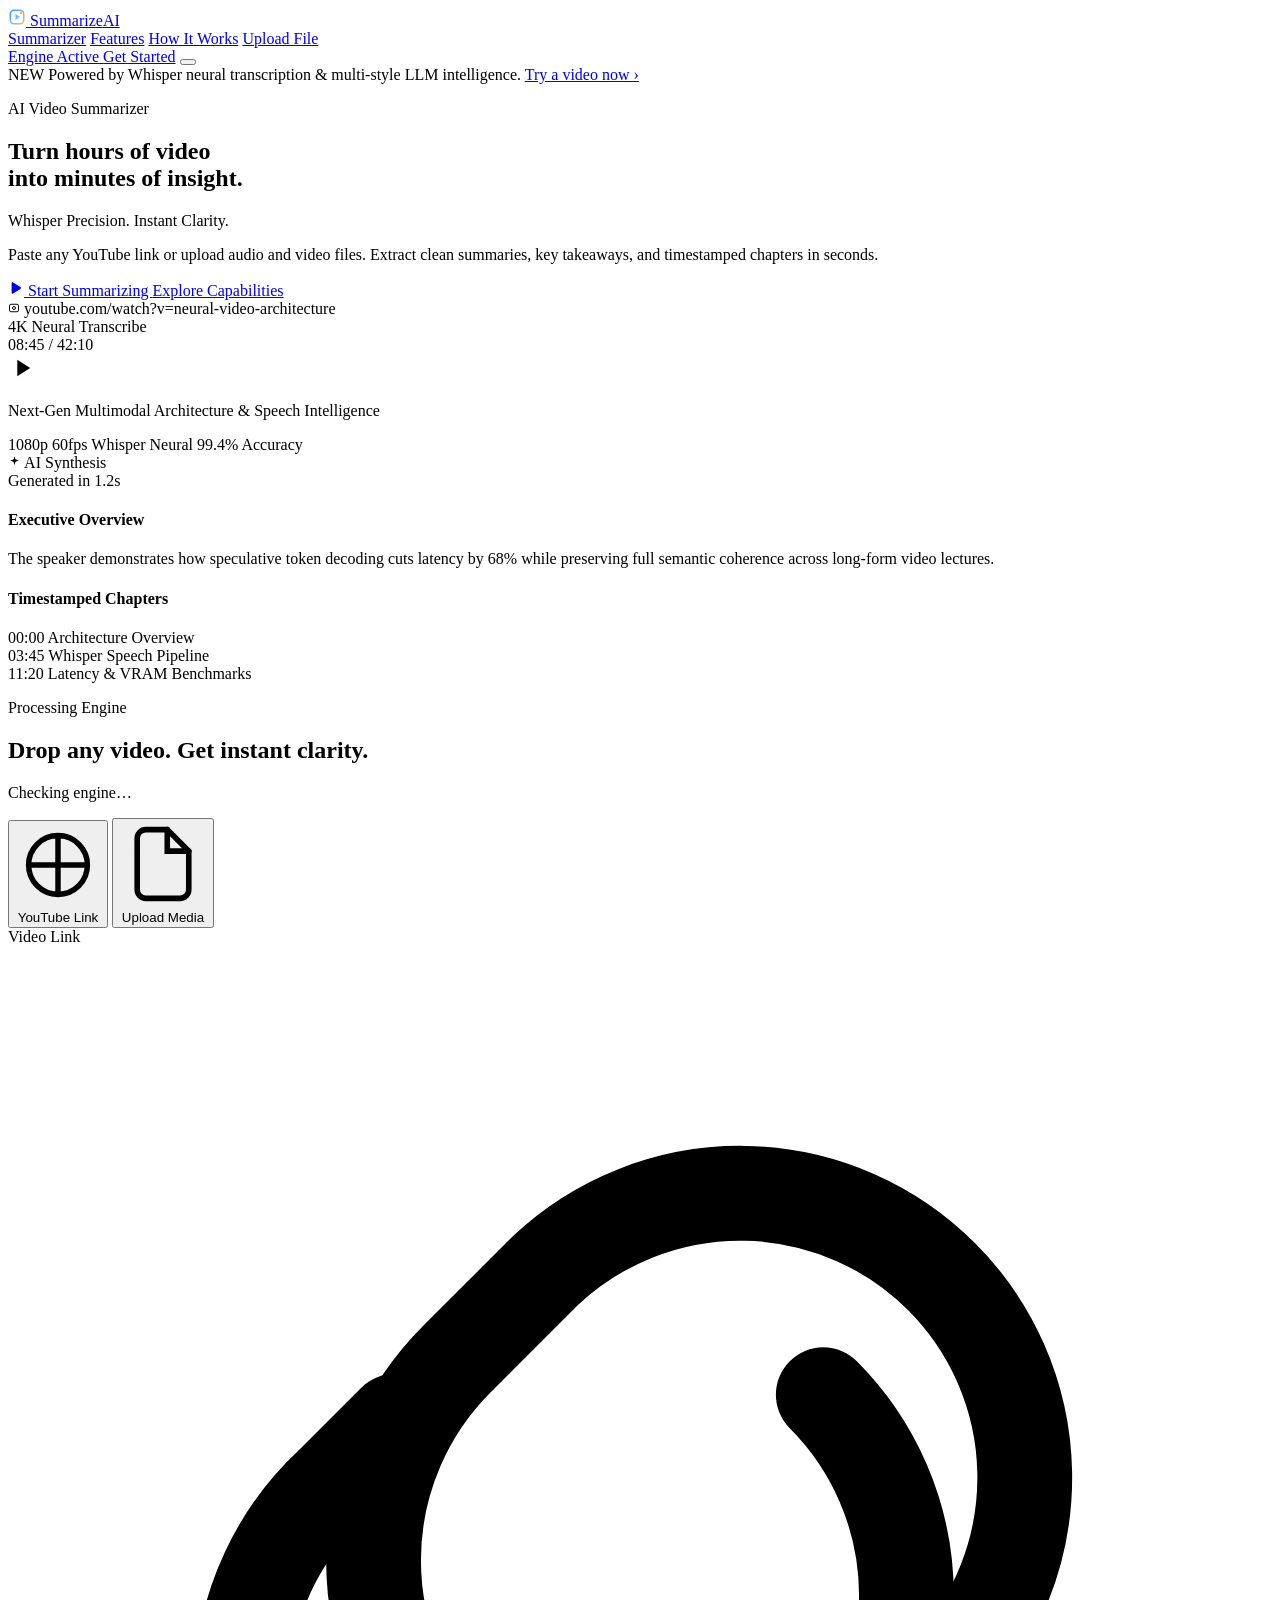
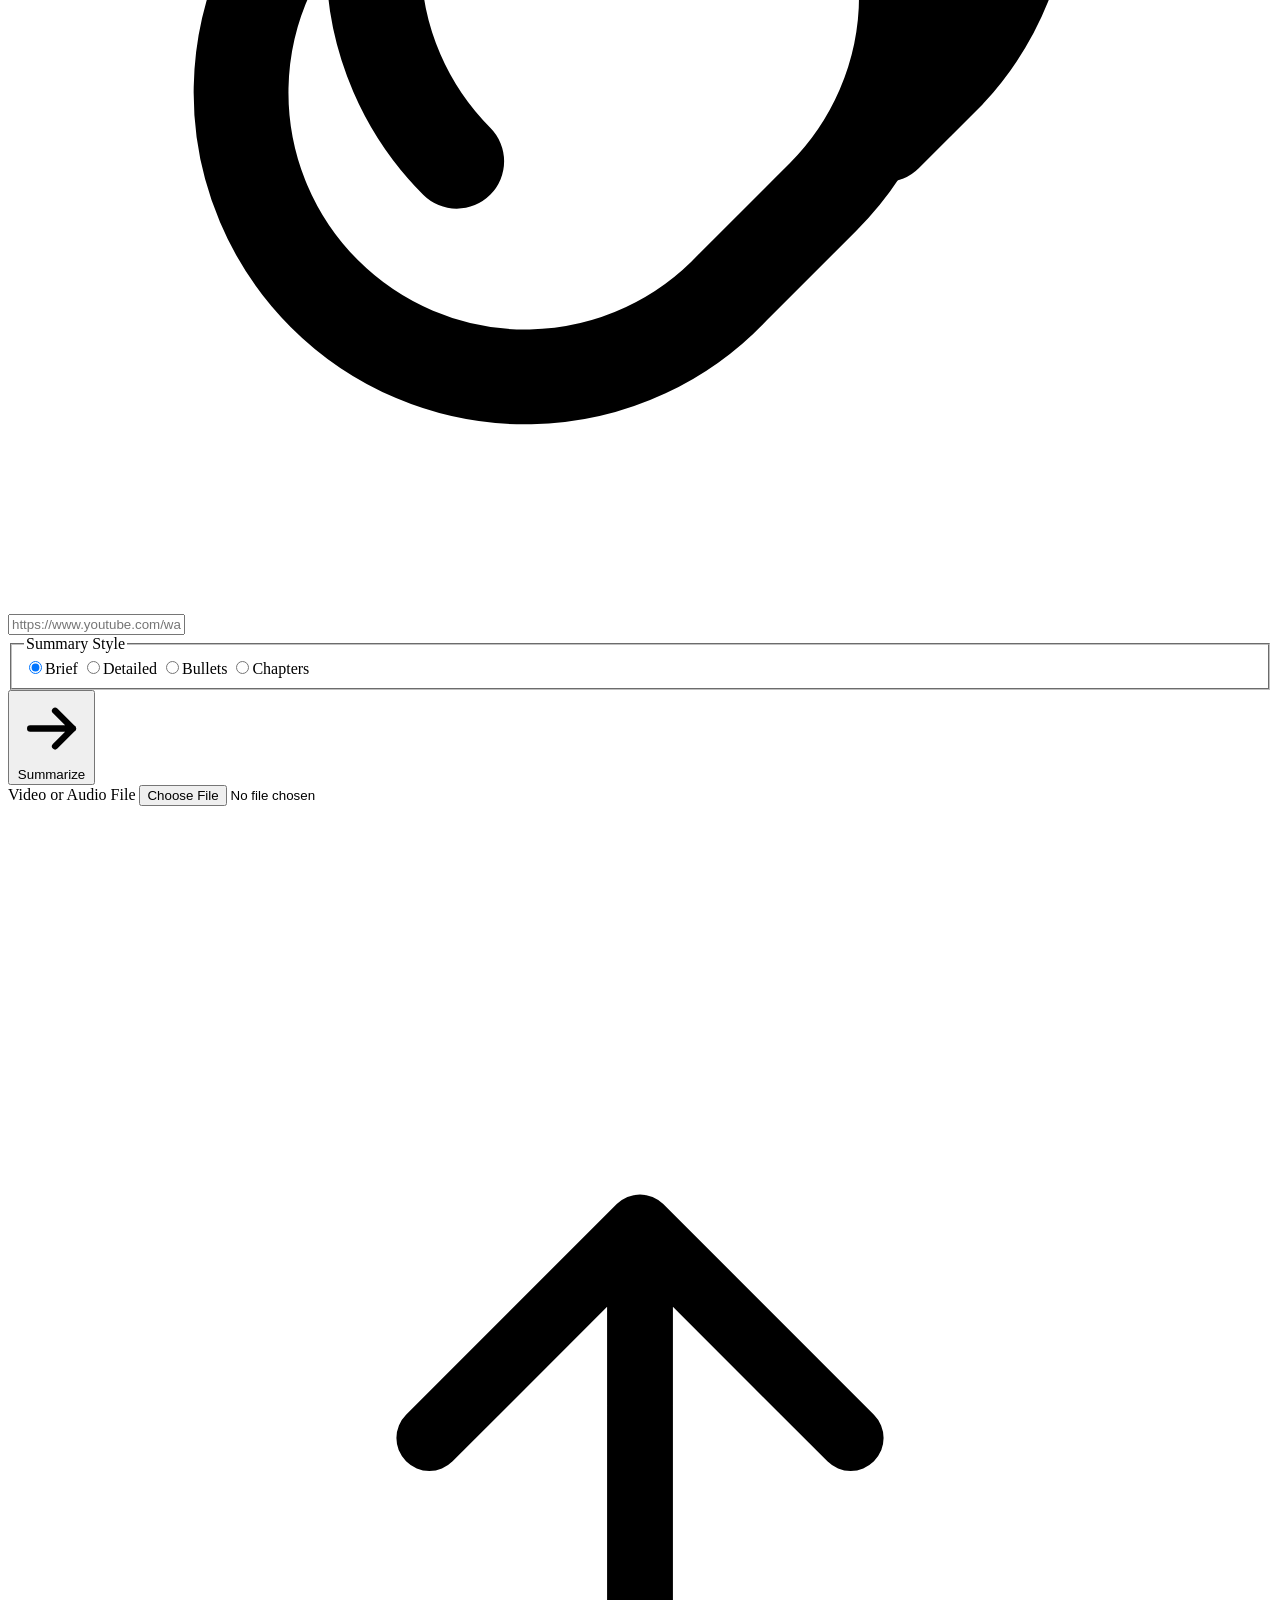
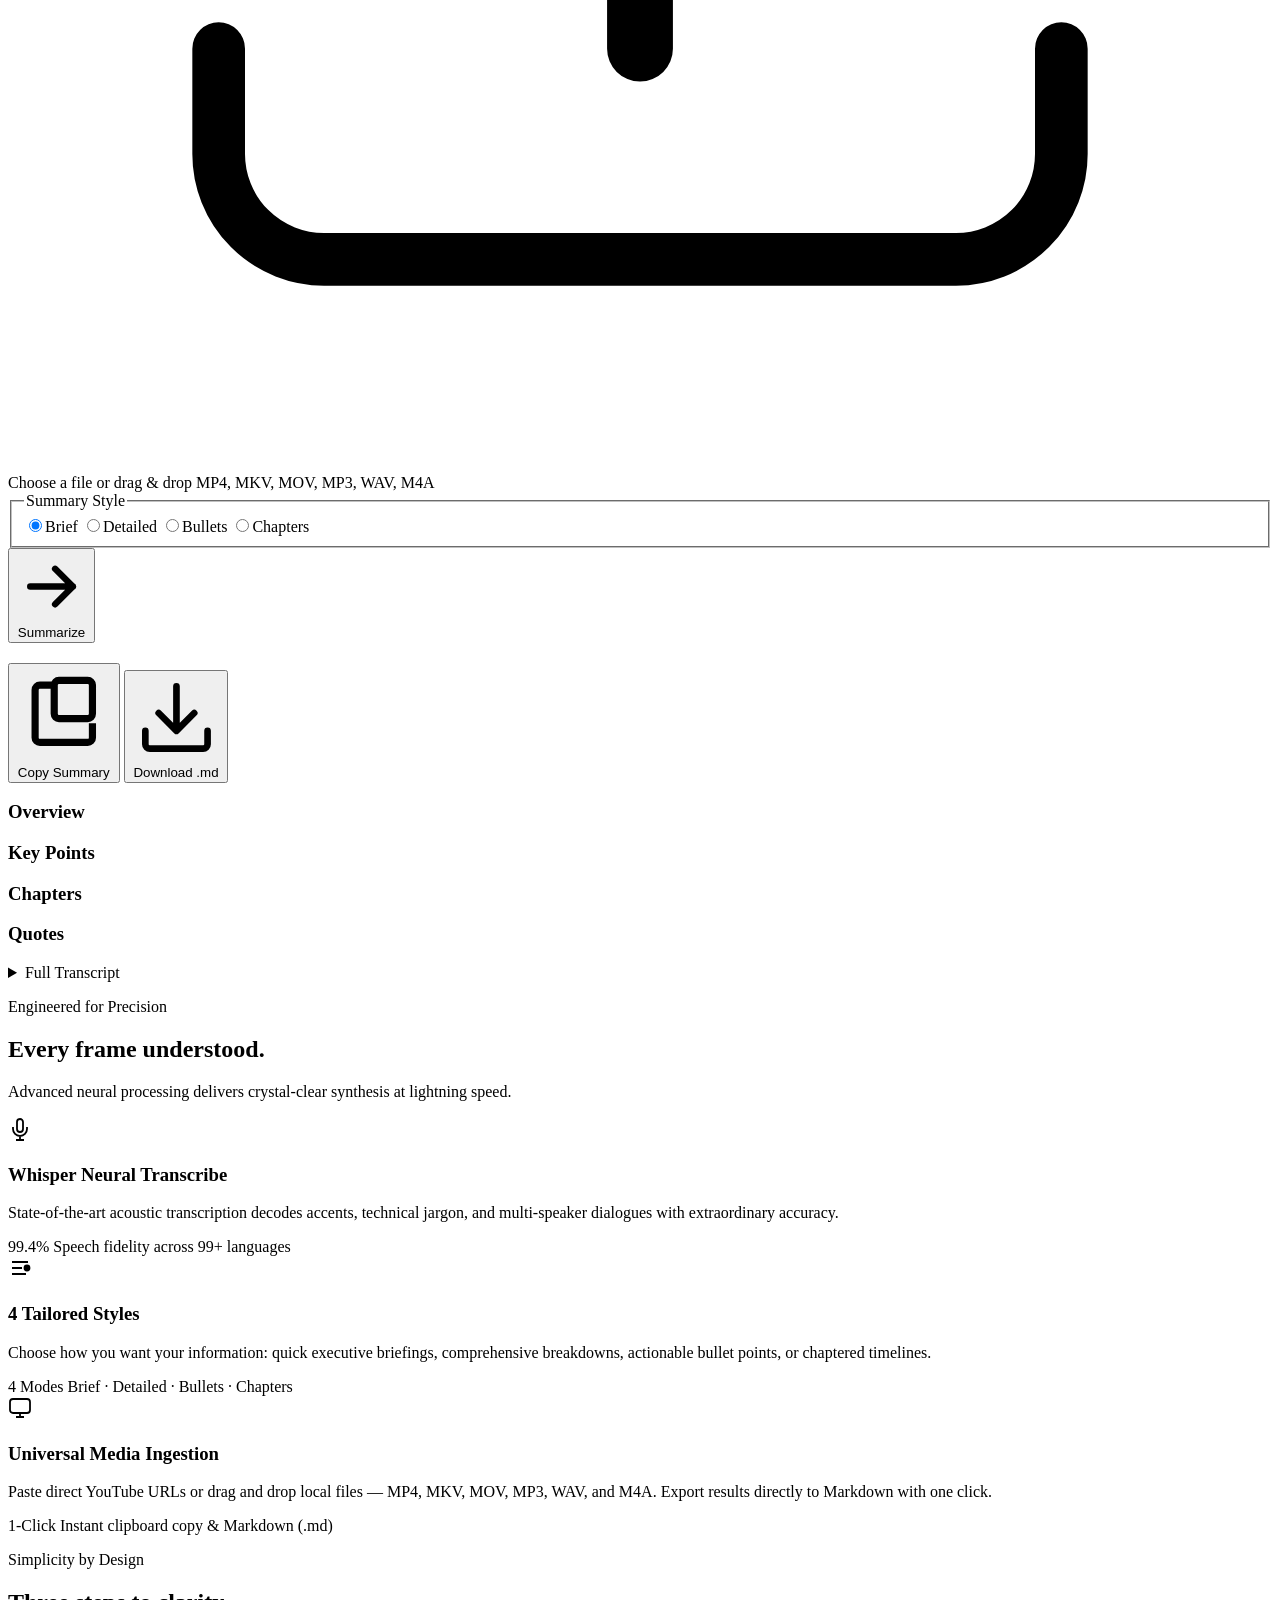
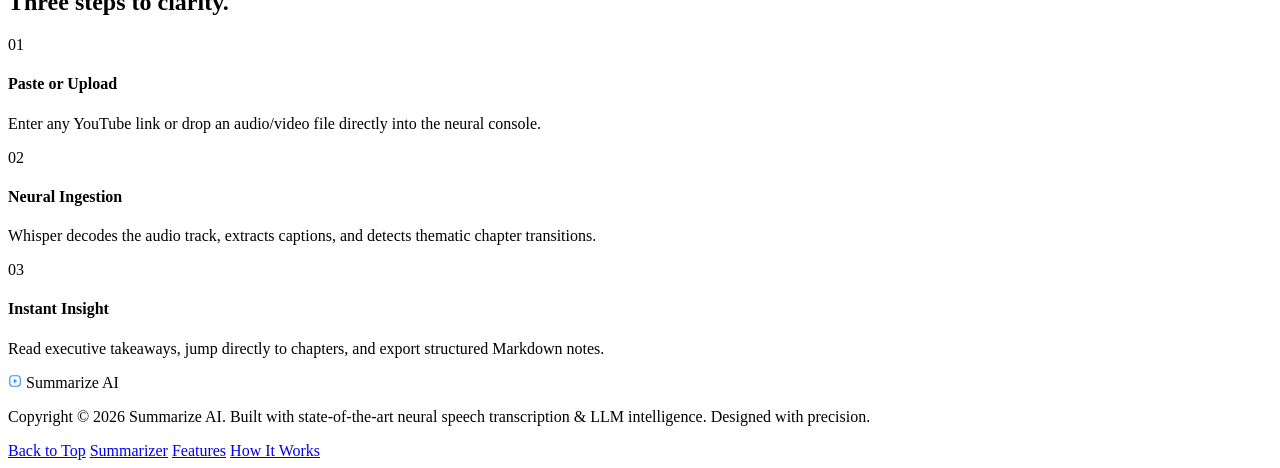
==== commit 7f139419: "Add GitHub Pages root entrypoint and backend connector" ====
--- a/static/index.html
+++ b/static/index.html
@@ -7,7 +7,7 @@
     <meta http-equiv="Pragma" content="no-cache" />
     <meta http-equiv="Expires" content="0" />
     <title>Summarize AI — Mind-Blowing Video Intelligence</title>
-    <link rel="stylesheet" href="/static/styles.css?t=v2_ai_video_final" />
+    <link rel="stylesheet" href="static/styles.css?t=v2_ai_video_final" />
   </head>
   <body>
 
@@ -436,7 +436,7 @@
       </div>
     </footer>
 
-    <script src="/static/app.js?t=v2_ai_video_final"></script>
+    <script src="static/app.js?t=v2_ai_video_final"></script>
     <script>
       // Quick shortcut helper for Upload button in nav
       const uploadNav = document.getElementById("navUploadLink");
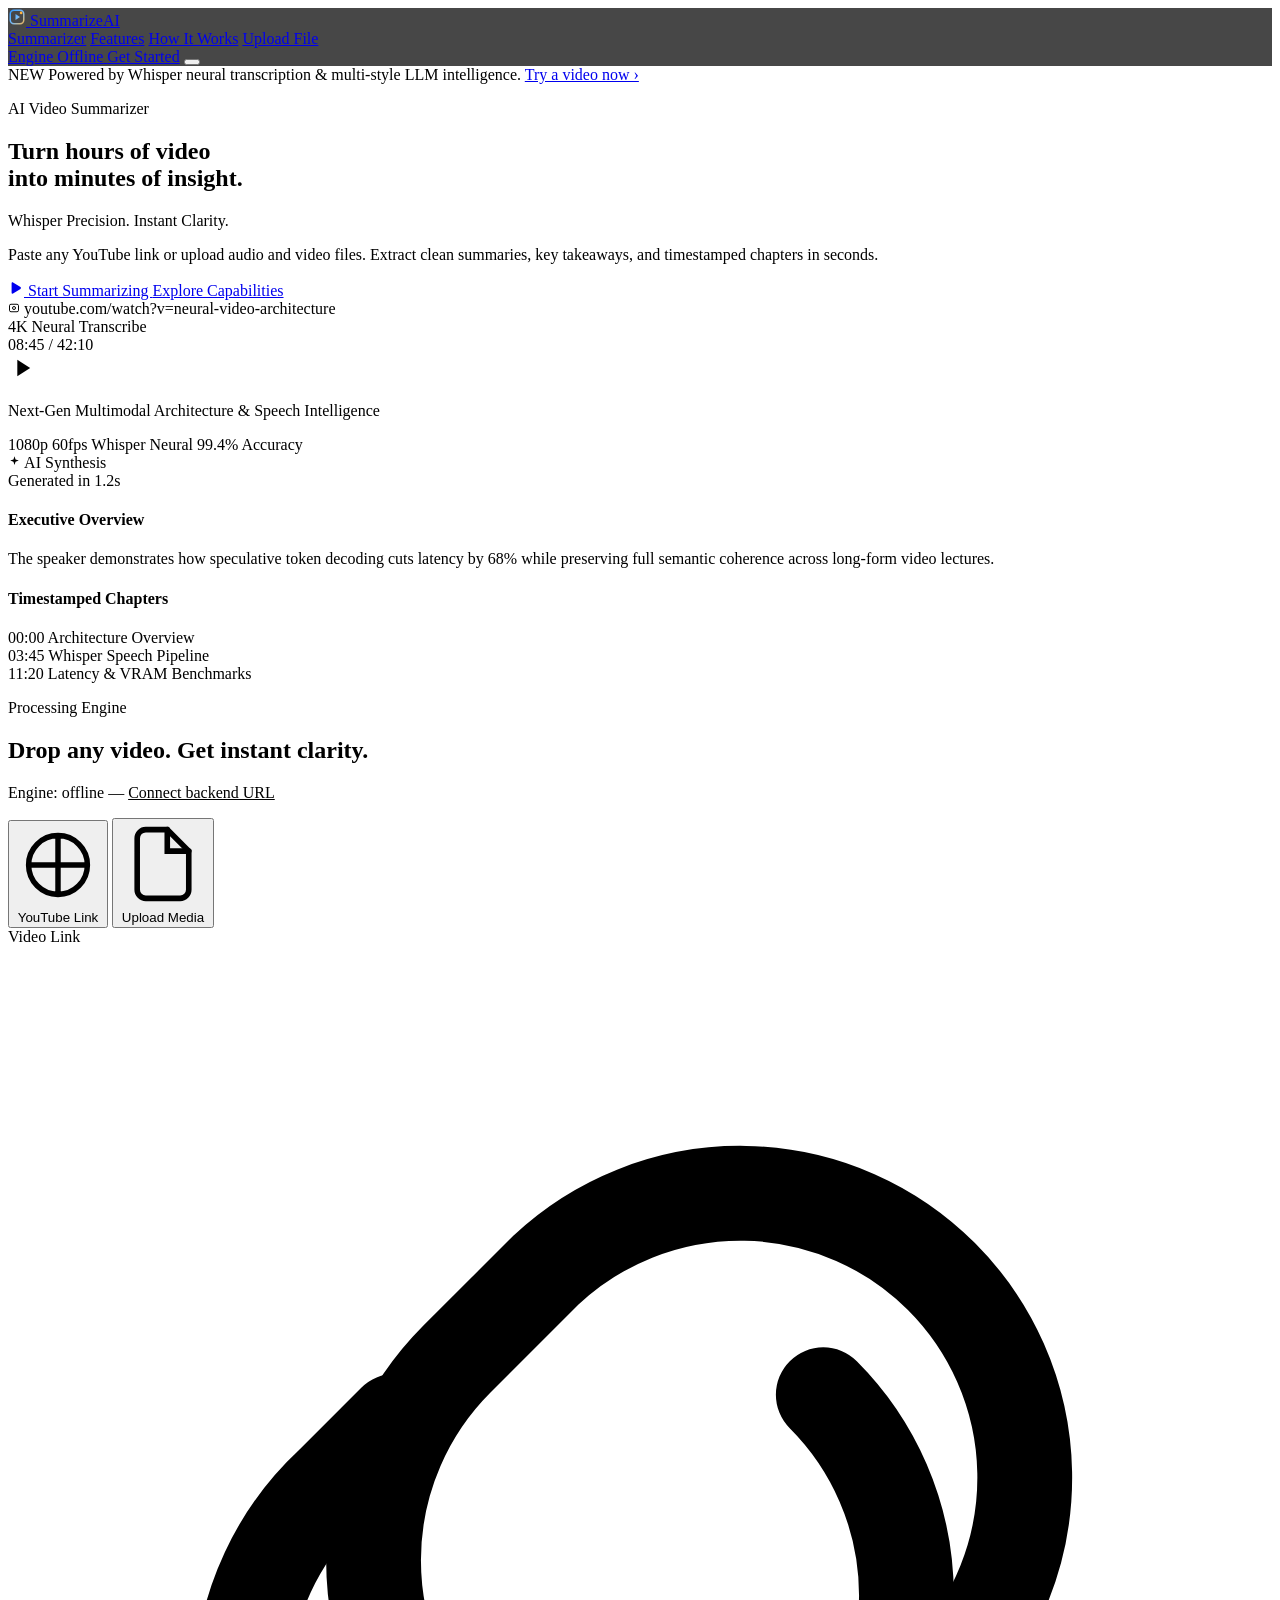
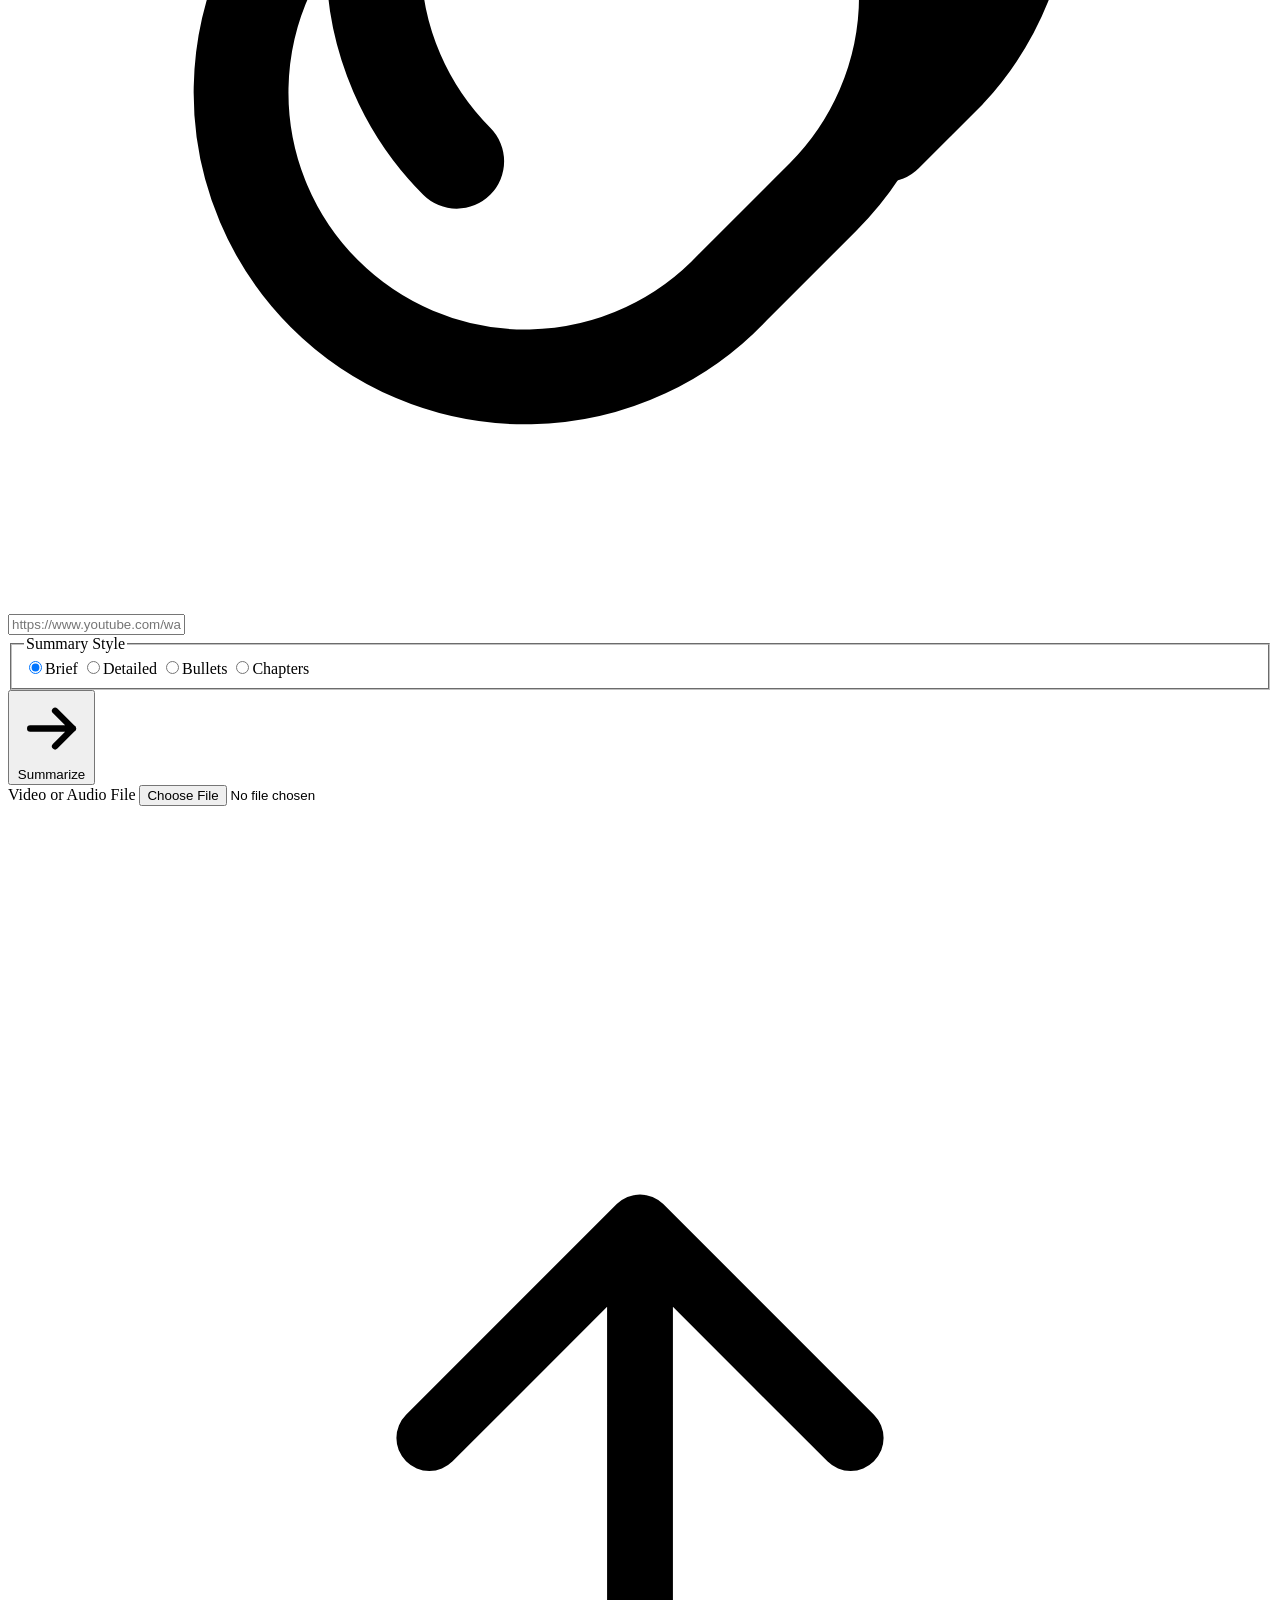
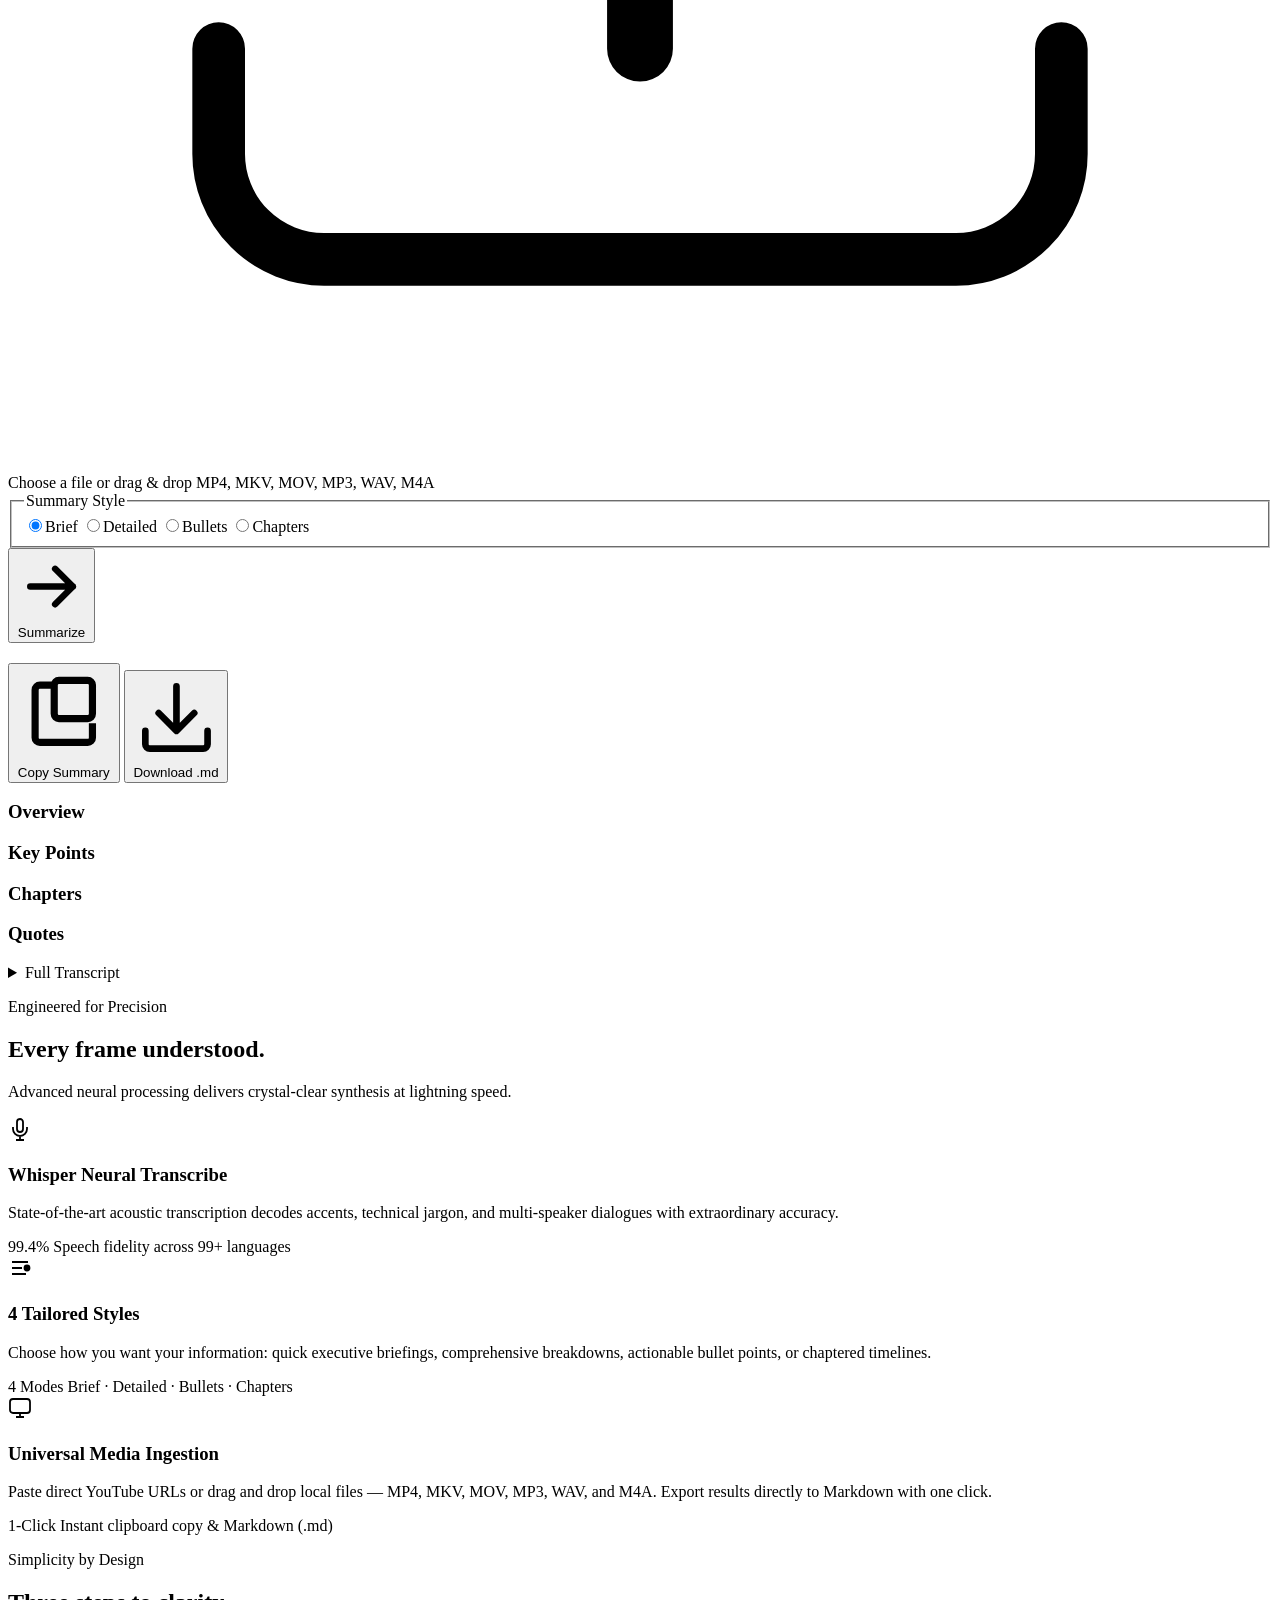
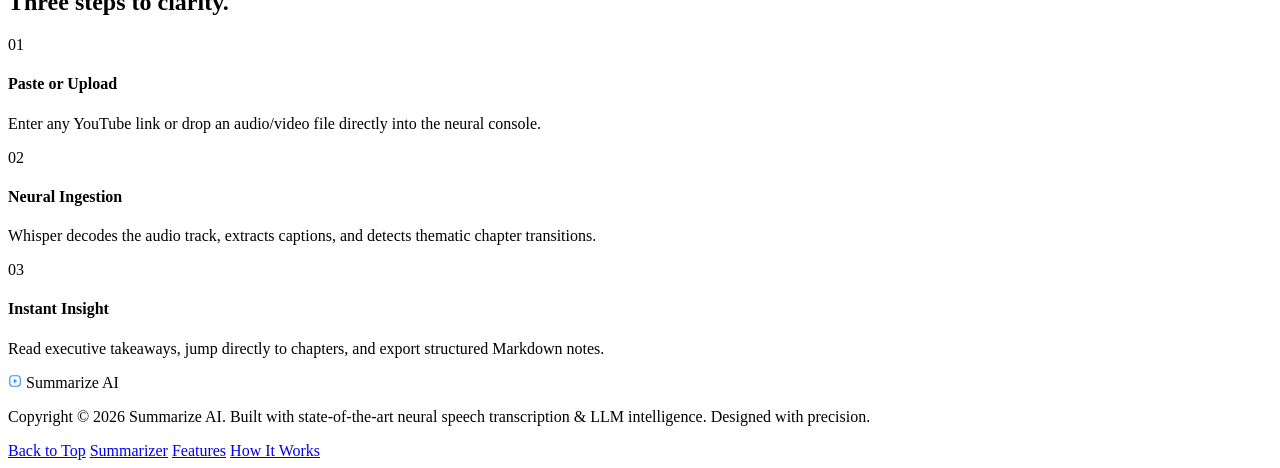
==== commit d9dc3804: "Ensure direct relative API paths when opened on Cloudflare host" ====
--- a/static/index.html
+++ b/static/index.html
@@ -436,7 +436,7 @@
       </div>
     </footer>
 
-    <script src="static/app.js?t=v2_ai_video_final"></script>
+    <script src="/static/app.js?t=v5_clean"></script>
     <script>
       // Quick shortcut helper for Upload button in nav
       const uploadNav = document.getElementById("navUploadLink");
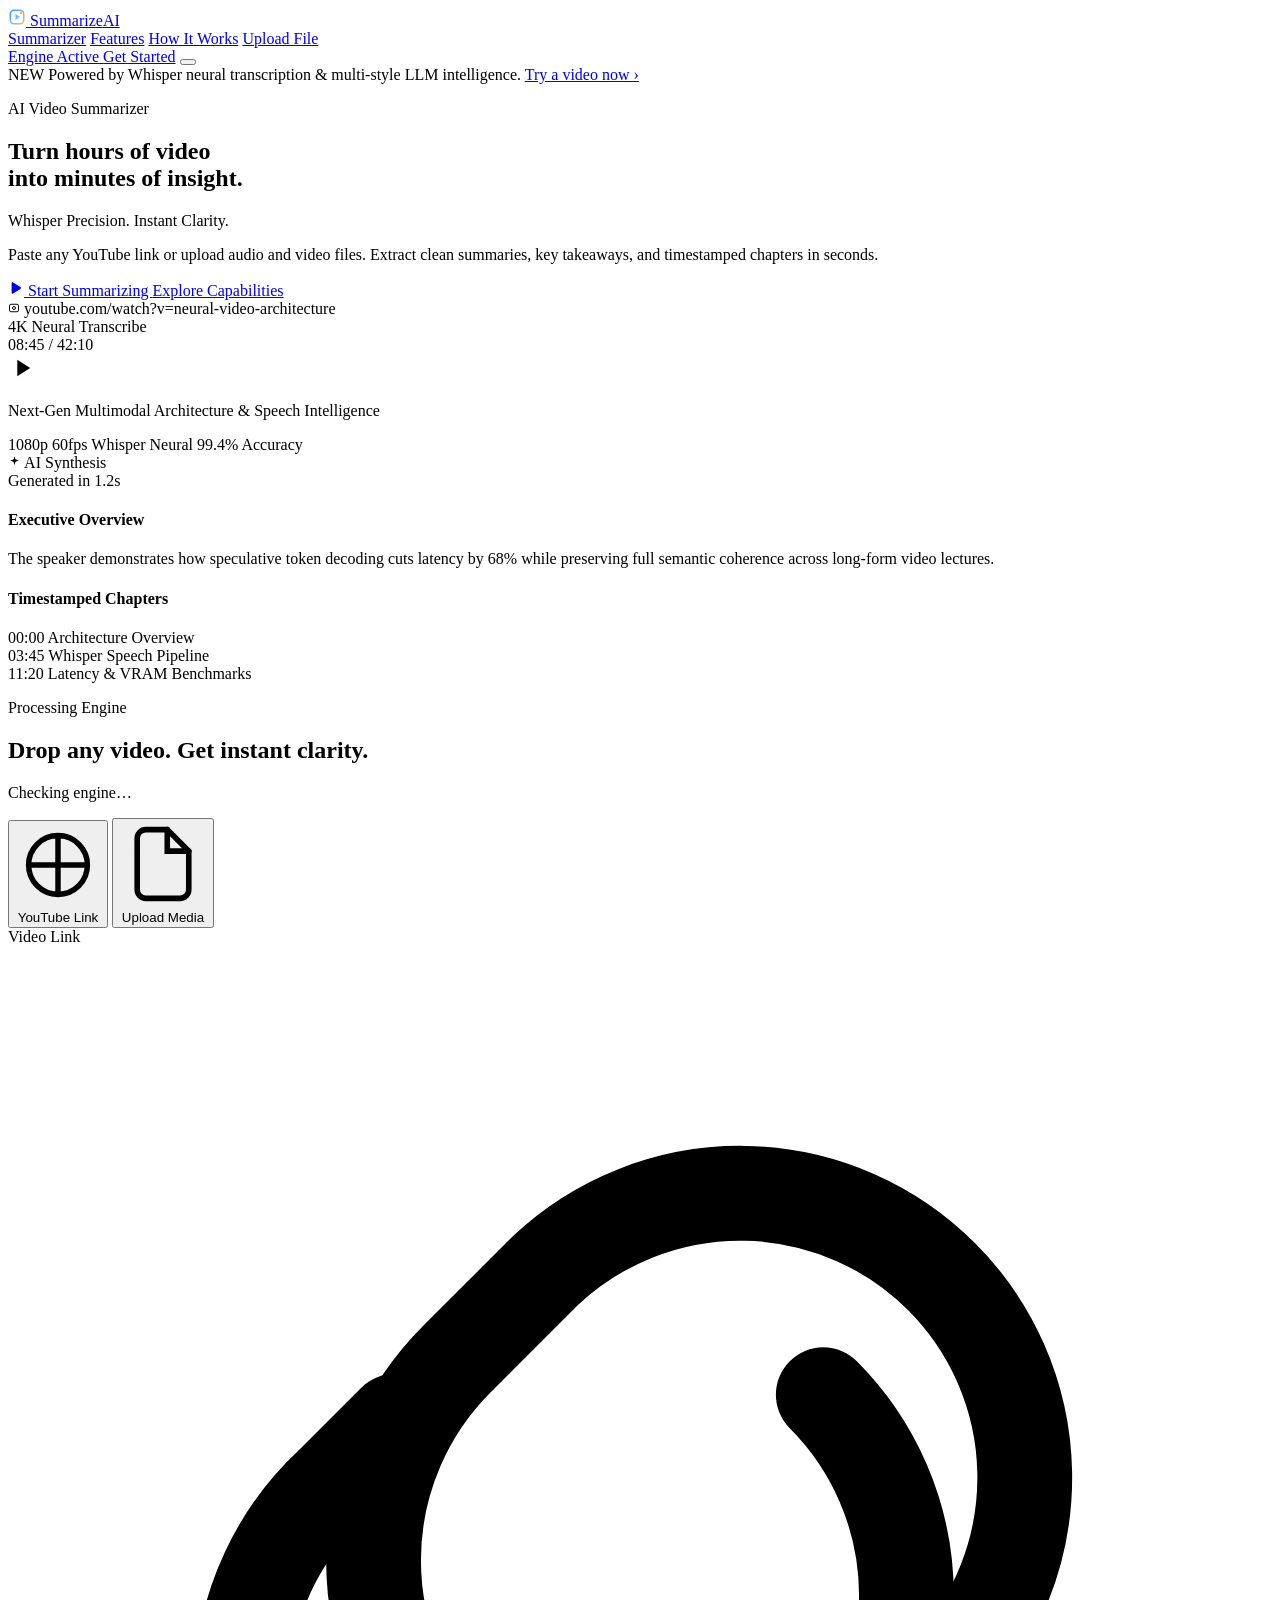
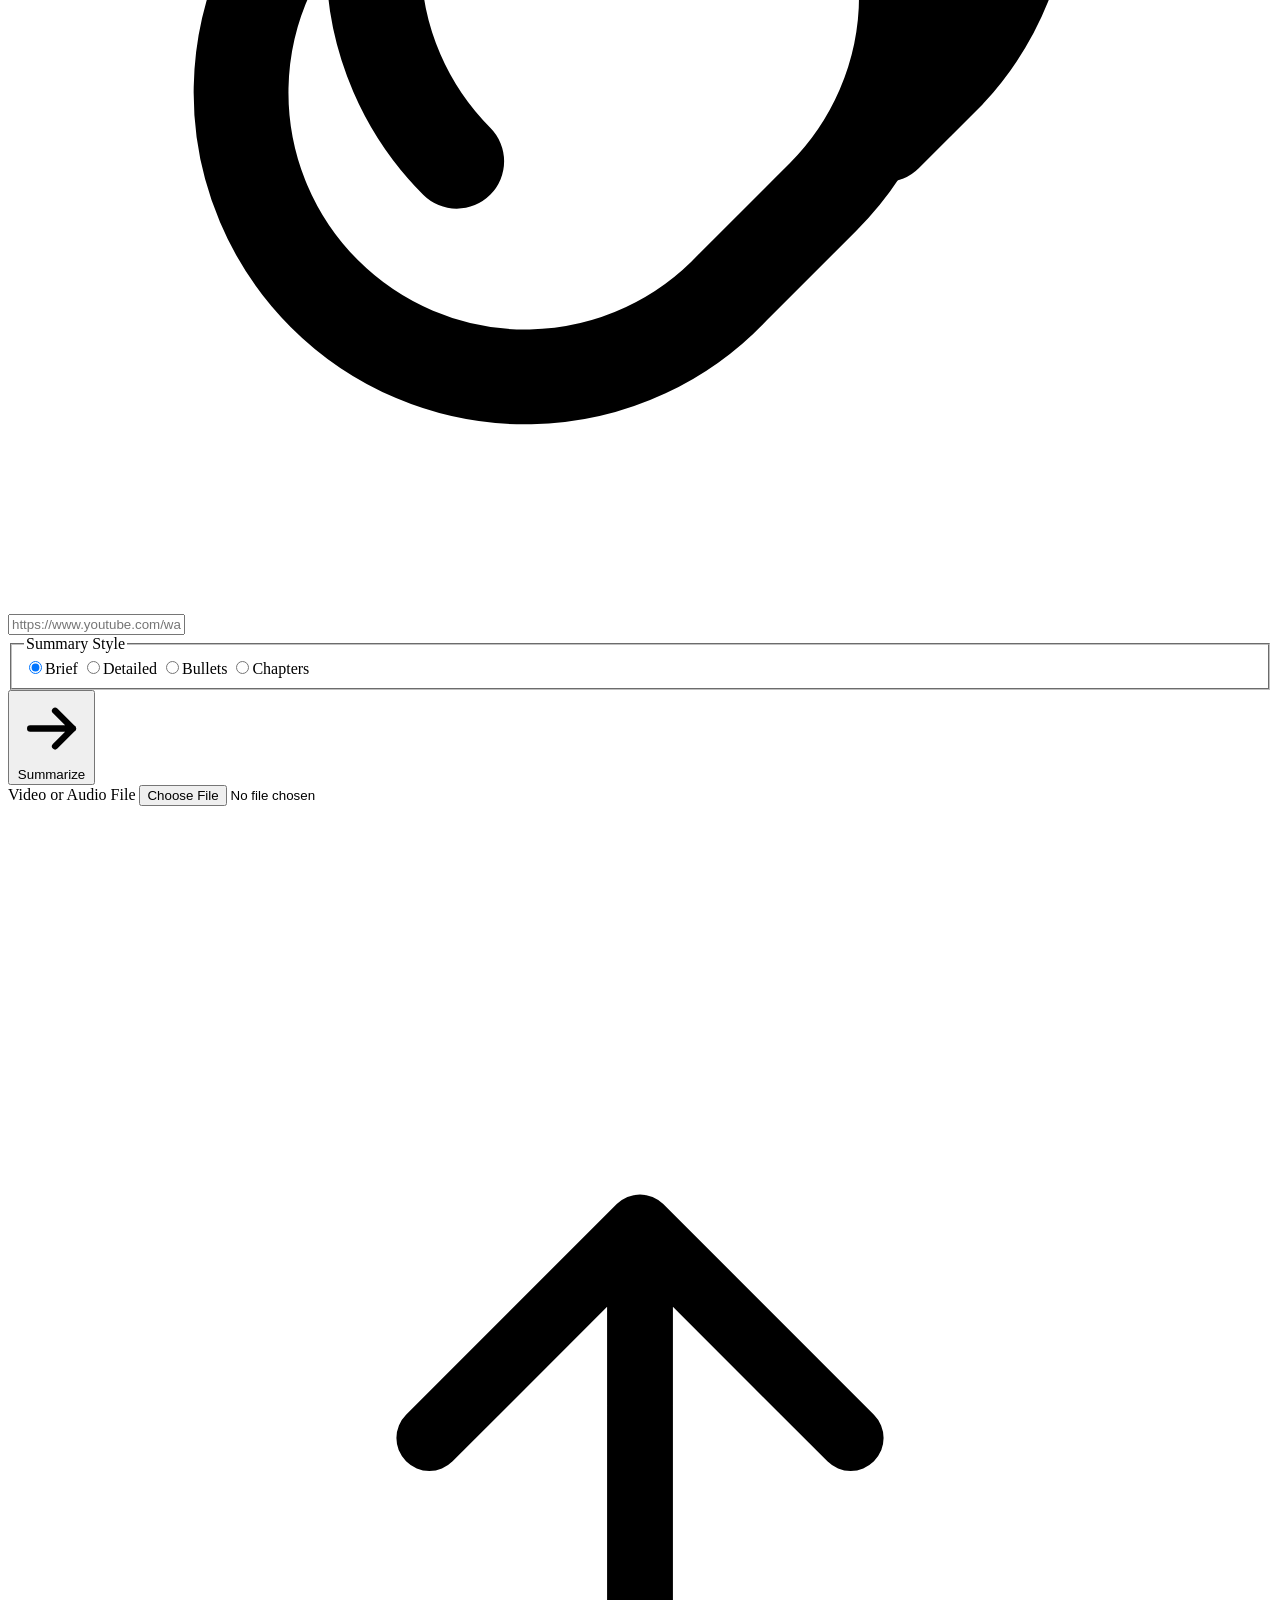
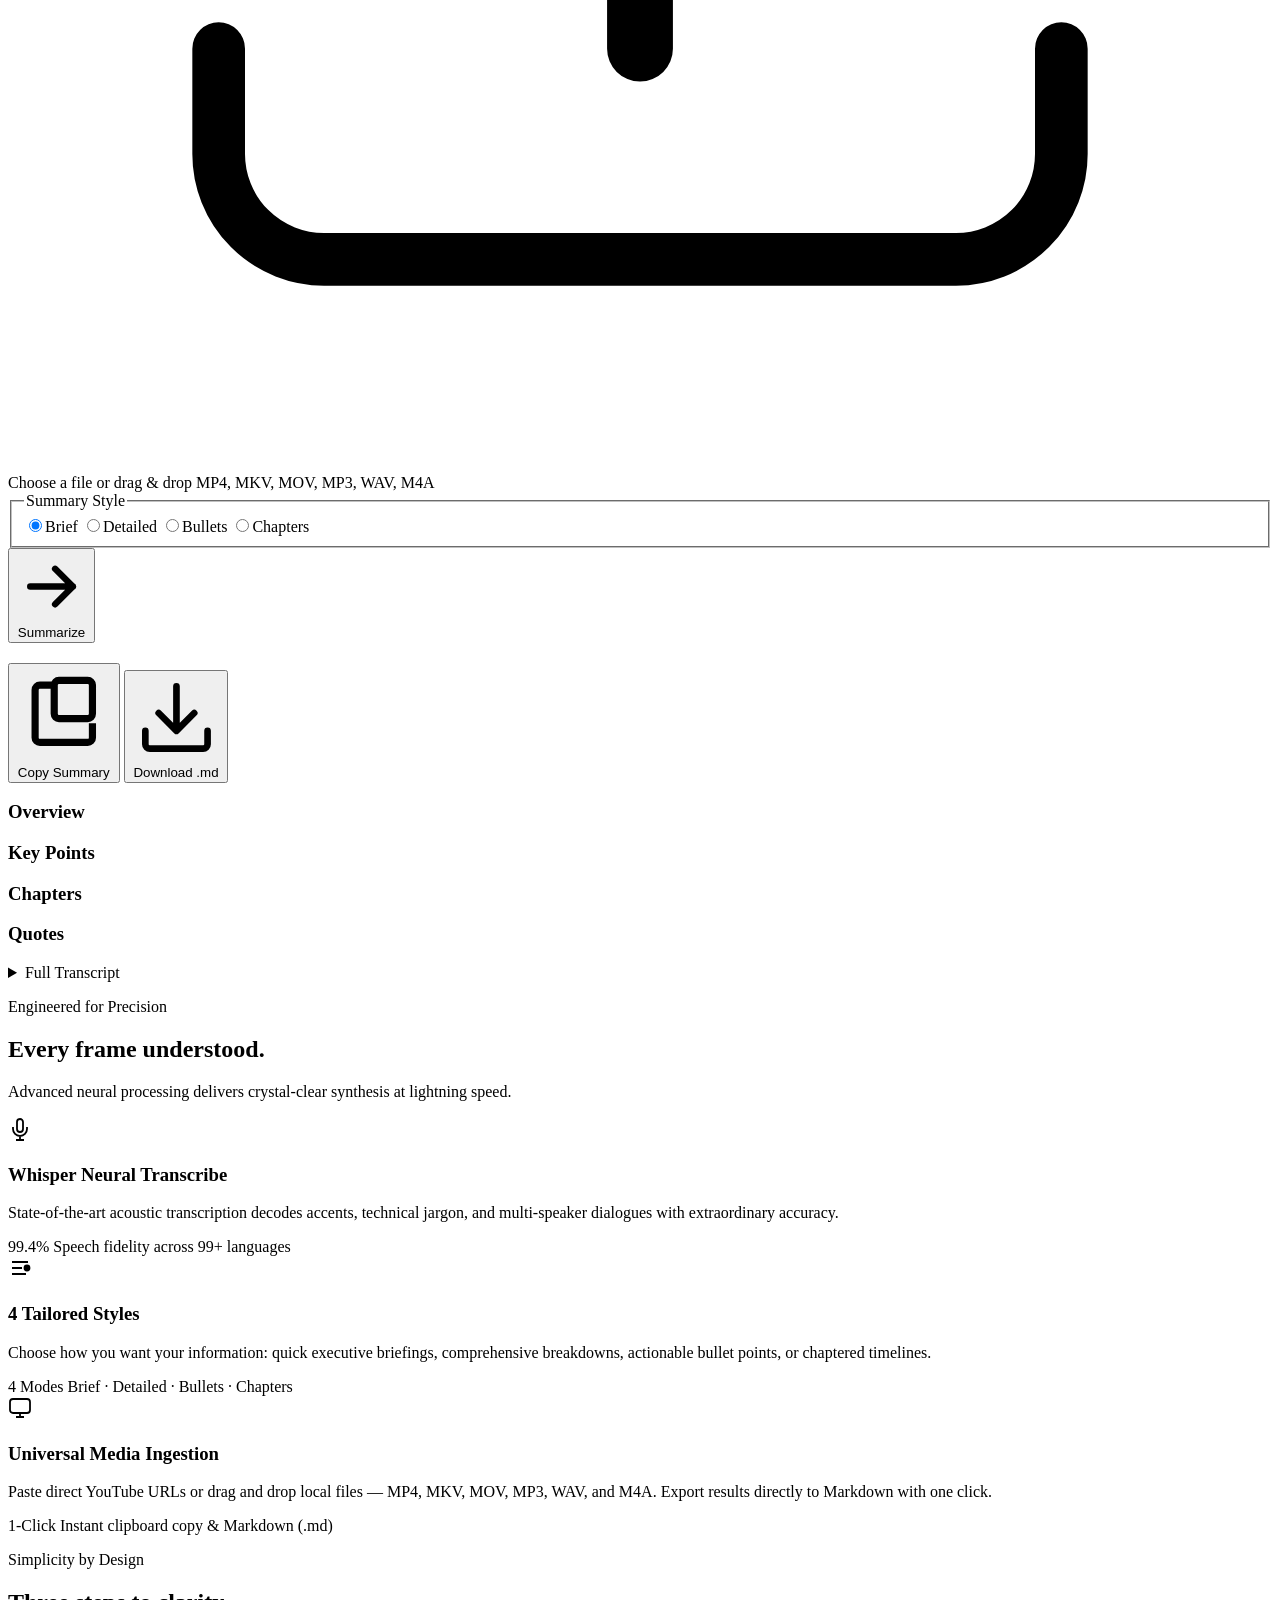
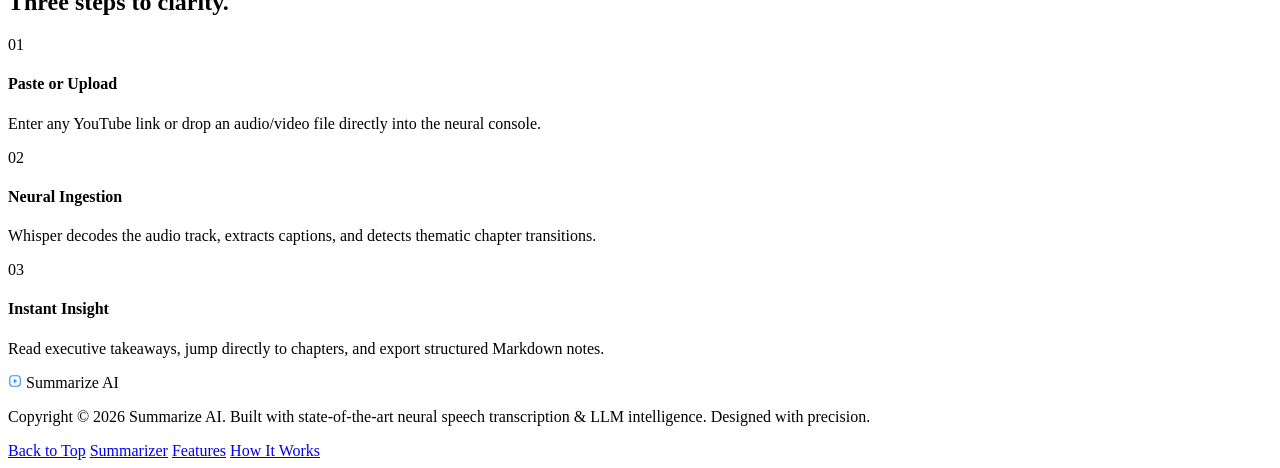
==== commit b2741665: "fix: route API endpoints through /api/ and update cache-busters" ====
--- a/static/index.html
+++ b/static/index.html
@@ -436,7 +436,7 @@
       </div>
     </footer>
 
-    <script src="/static/app.js?t=v5_clean"></script>
+    <script src="static/app.js?t=v9_instant_final"></script>
     <script>
       // Quick shortcut helper for Upload button in nav
       const uploadNav = document.getElementById("navUploadLink");
